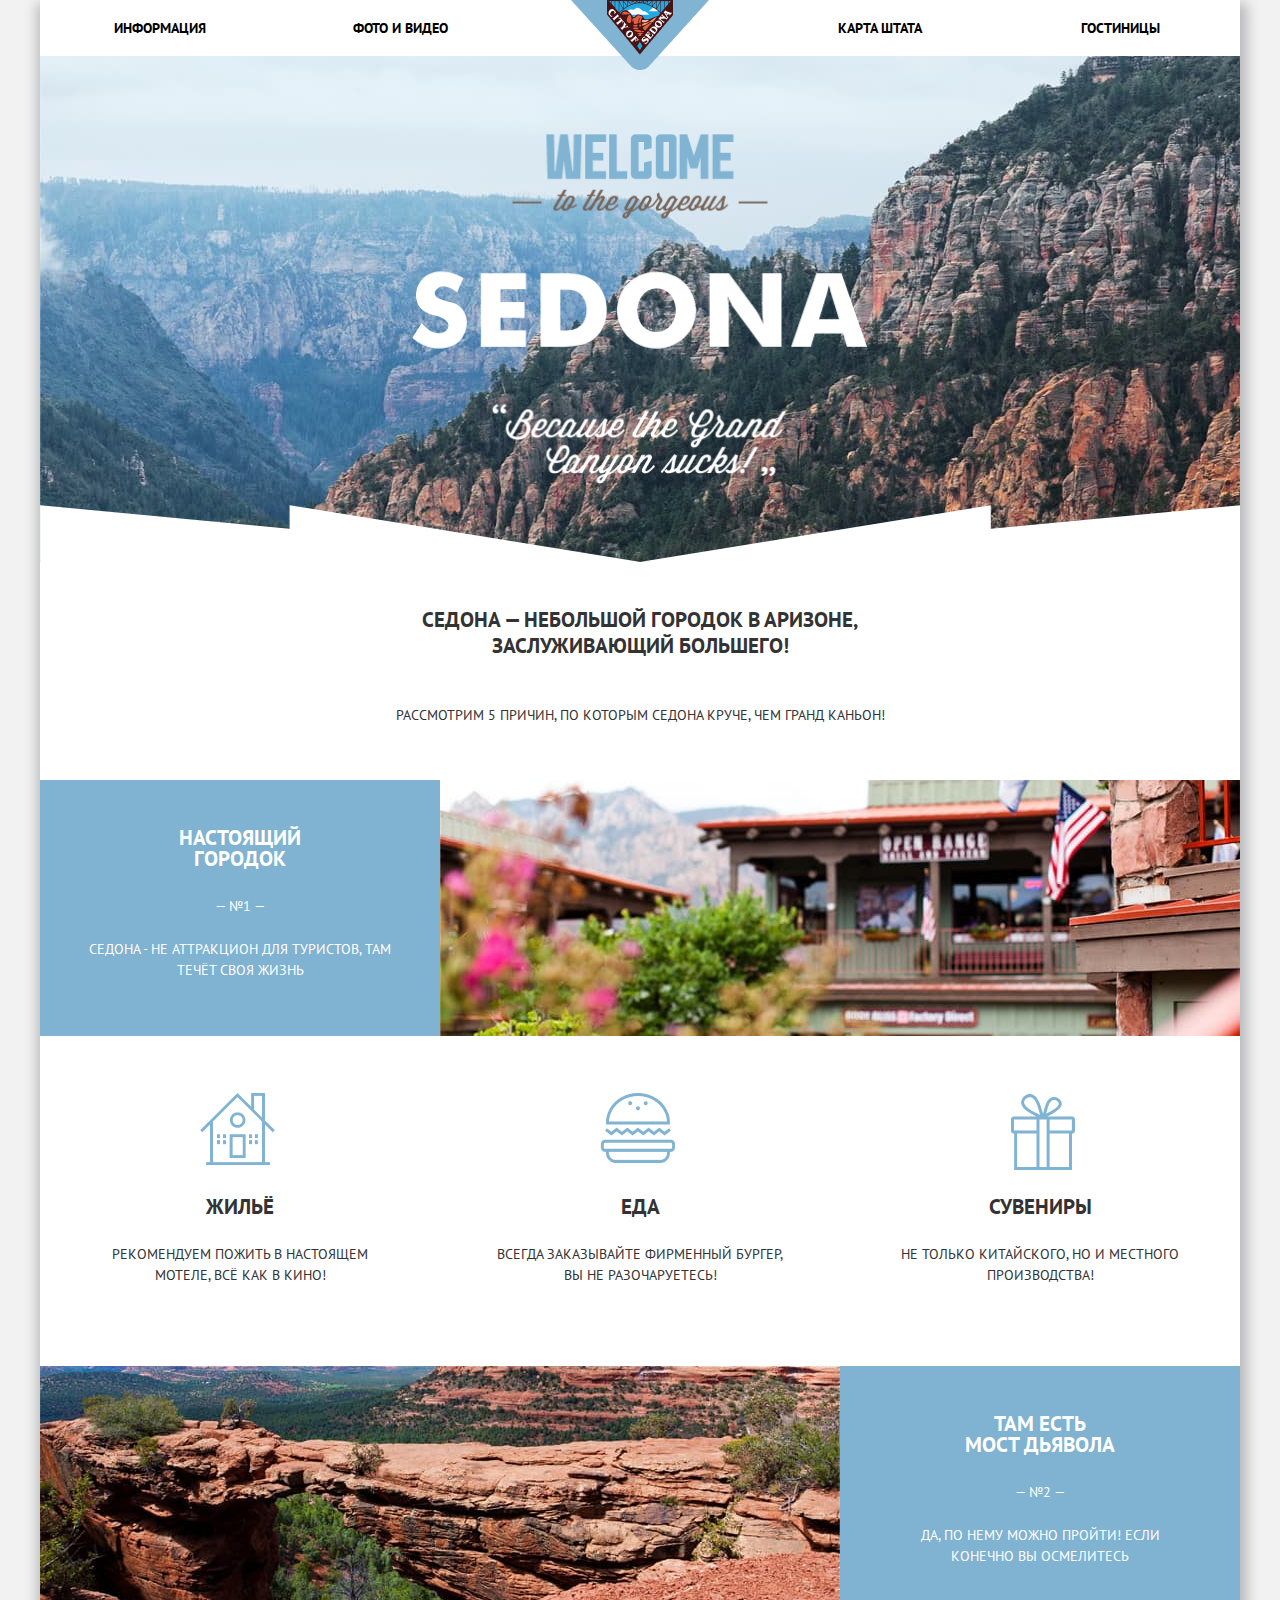
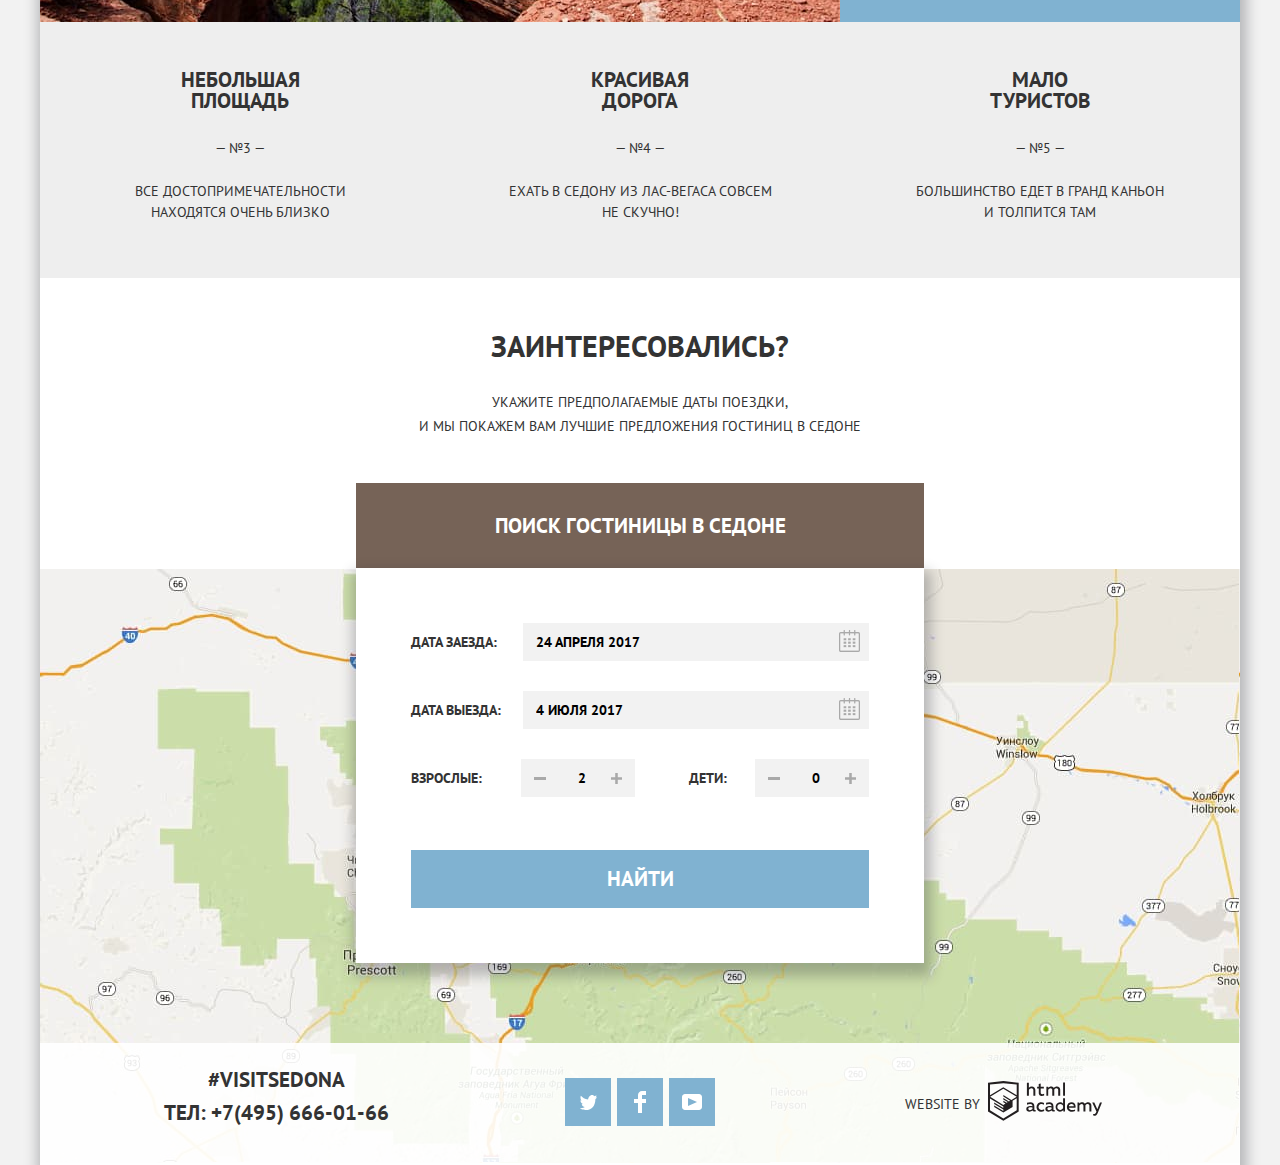
==== index.html @ 62276e34 "form" ====
<!DOCTYPE html>
<html class="page" lang="ru">

<head>
  <meta charset="utf-8">
  <title>Седона</title>
  <link href="https://fonts.googleapis.com/css2?family=PT+Sans:wght@400;700&display=swap" rel="stylesheet">
  <link rel="stylesheet" href="css/normalize.css">
  <link rel="stylesheet" href="css/style.css">
</head>

<body class="page-body">
  <div class="container">
    <header class="main-header">
      <nav class="main-navigation">
        <a class="main-logo">
          <img src="img/logo.png" width="138" height="70" alt="Логотип «Седона»">
        </a>
        <ul class="site-navigation list">
          <li class="site-navigation-item">
            <a class="site-navigation-link link clicking" href="#">Информация</a>
          </li>
          <li class="site-navigation-item">
            <a class="site-navigation-link link clicking" href="#">Фото и видео</a>
          </li>
          <li class="site-navigation-item">
            <a class="site-navigation-link link clicking" href="#">Карта штата</a>
          </li>
          <li class="site-navigation-item">
            <a class="site-navigation-link link clicking" href="catalog.html">Гостиницы</a>
          </li>
        </ul>
      </nav>
    </header>

    <main class="main-container">
      <h1 class="visually-hidden">Седона. Главная страница.</h1>

      <section class="welcome-slogan">
        <h2 class="visually-hidden">Добро пожаловать в великолепную Седону.</h2>
        <img src="img/welcome.png" width="456" height="350"
          alt="Добро пожаловать в великолепную Седону, потому что Гранд-Каньон отстой">
      </section>

      <section class="advantage">
        <p class="advantage-title text">Седона — небольшой городок в Аризоне,<br> заслуживающий большего!</p>
        <p class="advantage-text text">Рассмотрим 5 причин, по которым Седона круче, чем гранд каньон!</p>

        <ol class="advantage-list list">
          <li class="advantage-item blue-block">

            <div class="wrapper-advantage-item">
              <h3 class="text">Настоящий <br> городок</h3>
              <span class="text">— №1 —</span>
              <p class="advantage-item-text text">Седона - не аттракцион для туристов, там течёт своя жизнь</p>
            </div>

            <img src="img/village.jpg" width="800" height="256" alt="Настоящий городок">

            <ul class="possibility-list list">
              <li class="possibility-item possibility-item-residence">
                <h3 class="text">Жильё</h3>
                <p class="text">Рекомендуем пожить в настоящем мотеле, всё как в кино!</p>
              </li>
              <li class="possibility-item possibility-item-food">
                <h3 class="text">Еда</h3>
                <p class="text">Всегда заказывайте фирменный бургер, вы не разочаруетесь!</p>
              </li>
              <li class="possibility-item possibility-item-souvenirs">
                <h3 class="text">Сувениры</h3>
                <p class="text">Не только китайского, но и местного производства!</p>
              </li>
            </ul>

          </li>
          <li class="advantage-item blue-block">
            <img src="img/bridge.jpg" width="800" height="256" alt="Мост дьявола">

            <div class="wrapper-advantage-item">
              <h3 class="text">Там есть <br> Мост дьявола</h3>
              <span class="text">— №2 —</span>
              <p class="advantage-item-text text">Да, по нему можно пройти! Если конечно вы осмелитесь</p>
            </div>

          </li>
          <li class="advantage-item wrapper-advantage-item">
            <h3 class="text">Небольшая<br> площадь</h3>
            <span class="text">— №3 — </span>
            <p class="advantage-item-text text">Все достопримечательности<br> находятся очень близко</p>
          </li>
          <li class="advantage-item wrapper-advantage-item">
            <h3 class="text">Красивая<br> дорога</h3>
            <span class="text">— №4 —</span>
            <p class="advantage-item-text text">Ехать в седону из лас-вегаса совсем<br> не скучно!</p>
          </li>
          <li class="advantage-item wrapper-advantage-item">
            <h3 class="text">Мало<br>туристов</h3>
            <span class="text">— №5 —</span>
            <p class="advantage-item-text text">Большинство едет в гранд каньон<br> и толпится там</p>
          </li>
        </ol>
      </section>

      <section class="hotel-search">
        <h2 class="visually-hidden">Поиск гостиницы в седоне</h2>
        <p class="hotel-search-title text">Заинтересовались?</p>
        <p class="hotel-search-text text">Укажите предполагаемые даты поездки,<br> и мы покажем вам лучшие предложения
          гостиниц в седоне</p>
        <button class="hotel-search-button button-brown button">Поиск гостиницы в седоне</button>

        <form class="modal modal-show" action="https://echo.htmlacademy.ru" method="post">
          <div class="field-wrapper field-wrapper-date">
            <label for="date-of-arrival">Дата заезда:</label>
            <div class="wrapper-number-button">
              <input class="form-search-input date-input arrival-input" type="text" name="date-of-arrival"
                id="date-of-arrival" placeholder="24 апреля 2017">
              <button class="form-search-number-button button-calendar button" type="button" aria-label="Календарь"></button>
            </div>
          </div>

          <div class="field-wrapper field-wrapper-date">
            <label for="date-of-departure">Дата выезда:</label>
            <div class="wrapper-number-button">
              <input class="form-search-input date-input departure-input" type="text" name="date-of-departure"
                id="date-of-departure" placeholder="4 июля 2017">
              <button class="form-search-number-button button-calendar button" type="button" aria-label="Календарь"></button>
            </div>
          </div>

          <div class="wrapper-number-input">
            <div class="field-wrapper field-wrapper-adults text">
              <label for="adults">Взрослые:</label>
              <div class="wrapper-number-button">
                <button class="form-search-number-button number-button-minus button" type="button" aria-label="Убавить">
                  <svg width="12" height="3" viewBox="0 0 12 3" fill="none" xmlns="http://www.w3.org/2000/svg">
                    <rect width="12" height="3" fill="currentColor" />
                  </svg>
                </button>
                <input class="form-search-input number-input" type="number" name="adults" id="adults" placeholder="2">
                <button class="form-search-number-button number-button-plus button" type="button" aria-label="Прибавить">
                  <svg width="11" height="11" viewBox="0 0 11 11" fill="none" xmlns="http://www.w3.org/2000/svg">
                    <path fill-rule="evenodd" clip-rule="evenodd"
                      d="M4.23086 6.76932V11H6.76932V6.76932H11V4.23086H6.76932V0H4.23085V4.23086H0V6.76932H4.23086Z"
                      fill="currentColor" />
                  </svg>
                </button>
              </div>
            </div>

            <div class="field-wrapper field-wrapper-children text">
              <label for="children">Дети:</label>
              <div class="wrapper-number-button">
                <button class="form-search-number-button number-button-minus button" type="button" aria-label="Убавить">
                  <svg width="12" height="3" viewBox="0 0 12 3" fill="none" xmlns="http://www.w3.org/2000/svg">
                    <rect width="12" height="3" fill="currentColor" />
                  </svg>
                </button>
                <input class="form-search-input number-input" type="number" name="children" id="children"
                  placeholder="0">
                <button class="form-search-number-button number-button-plus button" type="button" aria-label="Прибавить">
                  <svg width="11" height="11" viewBox="0 0 11 11" fill="none" xmlns="http://www.w3.org/2000/svg">
                    <path fill-rule="evenodd" clip-rule="evenodd"
                      d="M4.23086 6.76932V11H6.76932V6.76932H11V4.23086H6.76932V0H4.23085V4.23086H0V6.76932H4.23086Z"
                      fill="currentColor" />
                  </svg>
                </button>
              </div>
            </div>
          </div>

          <button class="button-form-search button-blue button" type="submit">Найти</button>
        </form>
      </section>

      <section class="map">
        <h2 class="visually-hidden">Карта седоны</h2>
        <iframe src="https://yandex.ru/map-widget/v1/-/CCQ37FbH-A" width="1200" height="594"></iframe>
      </section>

    </main>
    <footer class="main-footer main-footer-top">
      <div class="contacts">
        <h2 class="visually-hidden">Контакты</h2>
        <p class="contacts-text text">#visitSEDONA</p>
        <a class="contacts-phone" href="tel:+74956660166" aria-label="Телефон для связи">ТЕЛ: +7(495) 666-01-66</a>
      </div>

      <div class="footer-icon">
        <h2 class="visually-hidden">Соц сети</h2>
        <ul class="footer-icon-list list">
          <li class="footer-icon-item">
            <a class="footer-icon-link button-blue" href="#">
              <span class="visually-hidden">Twitter</span>
              <svg width="17" height="17" viewBox="0 0 17 17" xmlns="http://www.w3.org/2000/svg">
                <path
                  d="M10.95 1.14409C12.635 0.648089 13.934 1.41409 14.527 2.32309C15.2 2.09209 15.858 1.84209 16.538 1.61509C16.5249 2.30145 16.2117 2.94761 15.681 3.38309C16.366 3.55309 16.985 2.89209 16.985 2.89209C16.816 3.89209 15.979 4.68009 15.422 4.91609C15.191 11.6661 12.247 16.1331 5.34498 15.9981H4.89898C4.48898 15.9981 0.734977 15.5381 0.000976562 14.1111C2.27198 14.3071 3.89398 13.6891 4.69398 12.9341C3.73398 12.6341 2.01498 12.4571 1.71498 9.98409C2.06398 10.0901 2.27898 10.2121 2.90498 10.1031C1.70498 9.24709 0.373977 8.53009 0.447977 6.33009C0.732977 6.65809 1.51498 6.86609 1.78798 6.80209C1.08498 6.56109 -0.182023 3.44209 0.893977 1.85009C2.71198 3.70409 4.62898 5.45609 8.04598 5.62309C8.25398 3.33009 9.18298 1.79309 10.95 1.14409Z"
                  fill="currentColor" />
              </svg>
            </a>
          </li>
          <li class="footer-icon-item">
            <a class="footer-icon-link button-blue" href="#">
              <span class="visually-hidden">Facebook</span>
              <svg width="12" height="22" viewBox="0 0 12 22" xmlns="http://www.w3.org/2000/svg">
                <path d="M12 4V0H8C5.79086 0 4 1.79086 4 4V8H0V12H4V22H8V12H12V8H8V4H12Z" fill="currentColor" />
              </svg>
            </a>
          </li>
          <li class="footer-icon-item">
            <a class="footer-icon-link button-blue" href="#">
              <span class="visually-hidden">Youtube</span>
              <svg width="20" height="16" viewBox="0 0 20 16" xmlns="http://www.w3.org/2000/svg">
                <path fill-rule="evenodd" clip-rule="evenodd"
                  d="M3 0H17C18.65 0 20 1.35 20 3V13C20 14.65 18.65 16 17 16H3C1.35 16 0 14.65 0 13V3C0 1.35 1.35 0 3 0ZM6.027 4.002V11.998L15.014 8L6.027 4.002Z"
                  fill="currentColor" />
              </svg>
            </a>
          </li>
        </ul>
      </div>

      <div class="footer-copyright">
        <h2 class="footer-copyright-title text">WEBSITE by</h2>
        <a class="footer-copyright-link clicking" href="https://htmlacademy.ru/intensive/htmlcss" target="_blank">
          <svg width="115" height="41" viewBox="0 0 115 41" xmlns="http://www.w3.org/2000/svg">
            <path fill-rule="evenodd" clip-rule="evenodd"
              d="M15.5197 1.05737H15.3509L0 2.71895V31.4945L15.3509 40.8382L30.7018 31.4945V2.71895L15.5197 1.05737ZM77.0183 2.62185H75.0876V15.7311H77.0183V2.62185ZM40.8619 2.63264V7.76843C41.6131 6.9864 42.6386 6.5436 43.7105 6.53843C44.6823 6.47908 45.6329 6.84495 46.3253 7.54479C47.0177 8.24462 47.3866 9.21244 47.3399 10.2068V15.7634H45.367V10.4658C45.4231 9.94897 45.2754 9.43059 44.9566 9.02553C44.6377 8.62047 44.174 8.36218 43.6683 8.3079H43.3518C42.3456 8.36979 41.4321 8.9295 40.9041 9.80764V15.7634H38.8995V2.63264H40.8619ZM77.0183 31.4837H75.2775V30.0595C74.4828 31.1353 73.23 31.7538 71.9119 31.7211C69.4751 31.5528 67.5825 29.4822 67.5825 26.9845C67.5825 24.4867 69.4751 22.4162 71.9119 22.2479C73.1195 22.2052 74.2818 22.7203 75.0771 23.6505V18.3205H77.0183V31.4837ZM47.0656 30.0595C47.263 30.0515 47.4583 30.0152 47.6459 29.9516V31.3866C47.2482 31.5404 46.826 31.6172 46.4009 31.6132C45.6482 31.6769 44.9394 31.2429 44.639 30.5342C43.7036 31.31 42.5302 31.7227 41.3261 31.6995C39.733 31.6995 38.256 30.804 38.256 28.9482C38.256 26.65 40.3661 25.9379 42.1702 25.9379C42.9402 25.9505 43.707 26.0408 44.4596 26.2076V25.884C44.4596 24.805 43.6578 23.9742 42.1491 23.9742C41.0585 23.9764 39.9804 24.2116 38.9839 24.6647V22.8305C40.0678 22.451 41.204 22.2506 42.3495 22.2371C44.8394 22.2371 46.3693 23.4455 46.3693 26.1753V29.4121C46.3546 29.5668 46.401 29.721 46.4981 29.8406C46.5951 29.9601 46.7349 30.035 46.8862 30.0487H47.0656V30.0595ZM40.2711 28.8403C40.298 29.229 40.4761 29.5905 40.7655 29.844C41.055 30.0974 41.4317 30.2217 41.8115 30.189H41.9275C42.8819 30.1906 43.7973 29.8022 44.4702 29.11V27.5779C43.842 27.4414 43.2026 27.3655 42.5605 27.3513C41.5055 27.3513 40.2817 27.7074 40.2817 28.8403H40.2711ZM56.0229 22.9384C55.1962 22.4632 54.2596 22.2246 53.3115 22.2479H52.9422C51.7332 22.2873 50.5891 22.8166 49.7619 23.7192C48.9347 24.6218 48.4923 25.8236 48.5321 27.06V27.5024C48.6957 30.0004 50.805 31.8921 53.2482 31.7318C54.2519 31.7555 55.2477 31.5452 56.1601 31.1168V29.2718C55.3769 29.7215 54.4945 29.9591 53.5963 29.9624C52.5199 30.0288 51.4963 29.4793 50.9385 28.5356C50.3806 27.5918 50.3806 26.4095 50.9385 25.4658C51.4963 24.522 52.5199 23.9725 53.5963 24.039C54.461 24.0357 55.3066 24.2989 56.0229 24.7942V22.9384ZM66.1514 30.0595C66.3488 30.0515 66.5441 30.0152 66.7317 29.9516V31.3866C66.334 31.5404 65.9118 31.6172 65.4867 31.6132C64.734 31.6769 64.0252 31.2429 63.7248 30.5342C62.7894 31.31 61.616 31.7227 60.4119 31.6995C58.8188 31.6995 57.3417 30.804 57.3417 28.9482C57.3417 26.65 59.4518 25.9379 61.256 25.9379C62.0259 25.9505 62.7928 26.0408 63.5454 26.2076V25.884C63.5454 24.805 62.7436 23.9742 61.2349 23.9742C60.1443 23.9764 59.0662 24.2116 58.0697 24.6647V22.8305C59.1536 22.451 60.2897 22.2506 61.4353 22.2371C63.9252 22.2371 65.455 23.4455 65.455 26.1753V29.4121C65.4404 29.5668 65.4868 29.721 65.5838 29.8406C65.6809 29.9601 65.8207 30.035 65.972 30.0487H66.1514V30.0595ZM59.855 29.8481C59.5632 29.5943 59.3837 29.2311 59.3569 28.8403H59.378C59.378 27.7074 60.5385 27.3513 61.6569 27.3513C62.299 27.3655 62.9383 27.4414 63.5665 27.5779V29.11C62.8937 29.8022 61.9782 30.1906 61.0239 30.189H60.9078C60.5263 30.2247 60.1469 30.1019 59.855 29.8481ZM69.3271 26.9305C69.3271 25.2859 70.6308 23.9526 72.239 23.9526L72.2601 24.0066C73.4742 24.0066 74.5742 24.7382 75.0665 25.8732V28.0311C74.5856 29.1871 73.4673 29.9296 72.239 29.9084C70.6308 29.9084 69.3271 28.5752 69.3271 26.9305ZM83.3486 22.2479C86.8408 22.2479 88.0541 25.1395 87.4844 27.7397H80.922C81.1436 29.3582 82.6839 30.0163 84.2876 30.0163C85.2509 30.0196 86.2027 29.8021 87.0729 29.3797V31.1061C86.0736 31.5421 84.9939 31.7519 83.9078 31.7211C81.2385 31.7211 78.8963 30.189 78.8963 26.9521C78.8362 25.7502 79.2482 24.5736 80.0408 23.6841C80.8334 22.7945 81.9408 22.2658 83.1165 22.2155H83.3486V22.2479ZM80.8693 26.1753C80.9704 24.8237 82.1216 23.8104 83.4436 23.9095H83.4858C84.1064 23.8531 84.7196 24.08 85.1612 24.5295C85.6028 24.979 85.8275 25.6051 85.7752 26.24H80.8693V26.1753ZM89.489 31.4621V22.4961H91.2298V23.575C91.9777 22.7197 93.041 22.2229 94.1628 22.2047C95.2951 22.1328 96.3712 22.7163 96.9482 23.7153C97.7407 22.8335 98.8477 22.3161 100.018 22.2803C100.952 22.2327 101.859 22.6011 102.507 23.2901C103.154 23.9792 103.478 24.9213 103.394 25.8732V31.4837H101.39V25.9271C101.437 25.4734 101.306 25.0191 101.024 24.6647C100.743 24.3104 100.336 24.0852 99.8917 24.039H99.6174C98.7512 24.0941 97.9525 24.536 97.4335 25.2474V31.4837H95.4289V25.9271C95.4728 25.47 95.3357 25.0139 95.0481 24.6611C94.7606 24.3082 94.3467 24.088 93.8991 24.0497H93.6881C92.7466 24.1344 91.8915 24.6449 91.3564 25.4416V31.5161H89.5312L89.489 31.4621ZM113.977 22.4745H111.972L109.324 29.2718L106.306 22.4853H104.196L108.417 31.5484L108.237 32.0016C107.72 33.3611 107.003 34.0516 106.053 34.0516C105.75 34.0548 105.447 34.0112 105.156 33.9221V35.6161C105.536 35.7125 105.926 35.7632 106.317 35.7671C107.646 35.7671 108.902 35.0226 109.851 32.6813L113.977 22.4745ZM52.689 6.78658V3.54974L50.7266 4.01369V6.73264H49.144V8.49132H50.7899V12.9905C50.7231 13.817 51.0244 14.6301 51.61 15.2038C52.1955 15.7775 53.0028 16.0505 53.8073 15.9468C54.5996 15.9535 55.3875 15.8259 56.139 15.5692V13.8429C55.5727 14.0781 54.9672 14.199 54.356 14.199C53.2165 14.199 52.689 13.8105 52.689 12.6237V8.5129H55.8541V6.78658H52.689ZM58.3862 15.7526V6.75421H60.1376V7.83316C60.8811 6.97655 61.9403 6.476 63.0601 6.45211C64.1624 6.38099 65.2146 6.93142 65.8032 7.88711C66.5958 7.00534 67.7028 6.48794 68.8734 6.45211C69.8138 6.41462 70.7233 6.79859 71.364 7.50353C72.0046 8.20846 72.3126 9.16418 72.2073 10.1205V15.7418H70.2028V10.1853C70.2499 9.73151 70.1184 9.27721 69.8373 8.92287C69.5561 8.56853 69.1485 8.34334 68.7046 8.29711H68.4619C67.5957 8.35228 66.797 8.7942 66.278 9.50553V15.7418H64.2734V10.1853C64.3206 9.73151 64.1891 9.27721 63.9079 8.92287C63.6268 8.56853 63.2191 8.34334 62.7752 8.29711H62.5326C61.5911 8.38181 60.736 8.89229 60.2009 9.68895V15.7634H58.3862V15.7526ZM28.6972 30.3033L28.7078 30.2968L28.6972 30.3184V30.3033ZM28.6972 18.3205V30.3033L15.3509 38.4321L2.00459 30.3184V18.5147L15.2876 26.6068V28.0311L6.18257 22.5284V23.9418L15.3404 29.5632V31.0629L6.19312 25.4955V26.9521L15.3509 32.5734L24.5826 26.9197V20.8129L28.6972 18.3205ZM28.7078 16.7776L25.0362 18.9355L23.3482 20.0145L15.3087 15.0837V16.4971L22.156 20.7266L22.0083 20.8237L20.9532 21.4063L15.2876 17.9537V19.3995L19.761 22.1184L18.706 22.8413L15.3298 20.7913V22.2047L17.5454 23.5426L15.2982 24.9021L2.11009 16.864L15.3087 8.72869L28.7078 16.7776ZM15.2876 7.27211L28.7078 15.3534V4.56395L15.3615 3.12895L2.01514 4.56395V15.3534L15.2876 7.27211Z"
              fill="currentColor" />
          </svg>
        </a>
      </div>
    </footer>
  </div>
  <script src="js/js.js"></script>
</body>

</html>
---- css/style.css ----
:root {
  --black-basic: rgb(0, 0, 0);
  --black-medium: rgb(35, 31, 32);
  --black-light: rgb(51, 51, 51);
  --black-neutral: rgb(102, 102, 102);
  --black-opacity: rgba(0, 0, 0, 0.3);
  --container-shadow: rgba(41, 45, 50, 0.29);

  --white-basic: rgb(255, 255, 255);
  --white-opacity: rgba(255, 255, 255, 0.3);
  --white-opacity-footer: rgba(255, 255, 255, 0.9);

  --gray-medium: rgb(169, 169, 169);
  --gray-light: rgb(238, 238, 238);
  --gray-background: rgb(242, 242, 242);
  --gray-toggle: rgb(171, 171, 171);
  --gray-shadow: rgba(207, 207, 207, 0.6);
  --gray-date-input: rgb(235, 235, 235);
  --gray: rgb(202, 202, 202);

  --blue: hsl(203, 47%, 66%);
  --blue-medium: rgb(102, 158, 192);
  --blue-light: rgb(152 196 223);
  --blue-dark: rgb(84, 150, 189);

  --brown: rgb(118, 99, 87);
  --brown-medium: rgb(96, 78, 67);
  --brown-dark: rgb(80, 62, 51);

  --star: 23px;
}

*,
*::before,
*::after {
  box-sizing: border-box;
}

body {
  min-width: 1200px;

  font-family: 'PT Sans', 'Arial', sans-serif;
  font-size: 14px;
  line-height: 21px;
  text-transform: uppercase;

  color: var(--black-light);
  background-color: var(--gray-background);
}

a {
  text-decoration: none;
}

img {
  max-width: 100%;
  height: auto;
}

.list {
  margin: 0;
  padding: 0;
  list-style: none;
}

.link {
  color: var(--black-basic);
}

.text {
  margin: 0;
}

.clicking:hover,
.clicking:focus {
  color: var(--blue);
}

.clicking:active {
  color: var(--black-opacity);
}

.button {
  border: none;
  cursor: pointer;
}

.button-brown {
  color: var(--white-basic);
  background-color: var(--brown);
}

.button-brown:hover,
.button-brown:focus {
  background-color: var(--brown-medium);
}

.button-brown:active {
  color: var(--white-opacity);
  background-color: var(--brown-dark);
}

.button-blue {
  color: var(--white-basic);
  background-color: var(--blue);
}

.button-blue:hover,
.button-blue:focus {
  background-color: var(--blue-medium);
}

.button-blue:active {
  color: var(--white-opacity);
  background-color: var(--blue-dark);
}

.border-bottom {
  border-bottom: 1px solid var(--gray-light);
}

.visually-hidden {
  position: absolute;
  width: 1px;
  height: 1px;
  margin: -1px;
  border: 0;
  padding: 0;
  white-space: nowrap;
  clip-path: inset(100%);
  clip: rect(0 0 0 0);
  overflow: hidden;
}

.container {
  max-width: 1200px;
  min-height: 100vh;
  margin: 0 auto;

  display: grid;
  grid-template-rows: min-content 1fr min-content;

  background-color: var(--white-basic);
  box-shadow: 2px 8px 12px 5px var(--container-shadow);
}

/* HEADER */
.main-header {
  position: relative;
}

.main-logo {
  position: absolute;
  left: 50%;
  top: 0;
  margin-left: -69px;
  z-index: 1;
}

.main-navigation {
  line-height: 26px;
  font-weight: 700;
  background-color: var(--white-basic);
}

.site-navigation {
  display: flex;
  flex-wrap: wrap;
  text-align: center;
}

.site-navigation-item {
  width: 240px;
  padding: 15px 0;
}

.site-navigation-item:nth-child(2) {
  margin-right: 240px;
}

.site-navigation-link-active {
  color: var(--brown);
}

/* MAIN */
.welcome-slogan {
  height: 506px;

  display: flex;
  justify-content: center;
  align-items: center;

  background-color: var(--blue-light);
  background-image: url(../img/background.jpg);
}

.advantage {
  position: relative;
  z-index: 1;
}

.advantage::before {
  content: "";
  position: absolute;
  top: -57px;
  width: 100%;
  height: 57px;
  background-image: url(../img/shape_1_copy_3_344.png);
}

.advantage-title {
  padding: 45px 73px 43px 73px;

  display: flex;
  justify-content: center;
  flex-wrap: wrap;
  align-items: center;
  text-align: center;

  font-size: 21px;
  line-height: 26px;
  font-weight: 700;
}

.advantage-text {
  padding: 0 73px 52px 73px;

  display: flex;
  justify-content: center;
  flex-wrap: wrap;
  align-items: center;
  text-align: center;

  line-height: 26px;
}

.advantage-list {
  display: flex;
  flex-wrap: wrap;
}

.advantage-item {
  width: 400px;
  min-height: 256px;

  display: flex;
  text-align: center;

  background-color: var(--gray-light);
}

.advantage-item h3 {
  margin-bottom: 27px;
  font-size: 21px;
  font-weight: 700;
}

.advantage-item-text {
  margin-top: 22px;
}

.advantage-item img {
  width: 800px;
  height: 256px;
}

.blue-block {
  width: 1200px;
  display: flex;
  flex-wrap: wrap;

  color: var(--white-basic);
  background-color: var(--blue);
}

.wrapper-advantage-item {
  width: 400px;
  padding: 47px 48px 0 48px;
  flex-direction: column;
}

.possibility-list {
  display: flex;
  flex-wrap: wrap;
  color: var(--black-light);
  background-color: var(--white-basic);
}

.possibility-item {
  position: relative;
  width: 400px;
  min-height: 330px;
  padding: 160px 52px 0 52px;
}

.possibility-item::before {
  content: "";
  position: absolute;
  top: 57px;
  right: 165px;
}

.possibility-item-residence::before {
  width: 75px;
  height: 72px;
  background-image: url(../img/home.png);
}

.possibility-item-food::before {
  width: 75px;
  height: 70px;
  background-image: url(../img/food.png);
}

.possibility-item-souvenirs::before {
  width: 64px;
  height: 77px;
  background-image: url(../img/souvenirs.png);
}

.hotel-search {
  position: relative;
  min-height: 290px;
  display: flex;
  flex-direction: column;
  align-items: center;
  text-align: center;
  background-color: var(--white-basic);

}

.hotel-search-title {
  padding: 56px 73px 32px 73px;

  font-size: 30px;
  font-weight: 700;
  line-height: 24px;
}

.hotel-search-text {
  padding: 0 73px 45px 73px;
  line-height: 24px;
}

.hotel-search-button {
  min-width: 568px;
  min-height: 86px;

  font-size: 21px;
  line-height: 26px;
  font-weight: 700;
  text-transform: uppercase;
}

/* Modal window */
.modal {
  position: absolute;
  top: 290px;
  width: 568px;
  min-height: 395px;
  padding: 55px;

  font-size: 14px;
  line-height: 26px;
  font-weight: 700;

  box-shadow: 2px 8px 12px 5px var(--container-shadow);
  background-color: var(--white-basic);

  transform: translateY(0);
  transition-property: transform;
  transition-duration: 1s;
}

.modal-not-show {
  overflow: hidden;
  transform: translateY(-500px);
  transition-property: transform;
  transition-duration: 1s;
  z-index: -10000;
}

.modal-error {
  animation: shake 0.6s;
}

.form-search-input {
  padding: 6px;
  padding-left: 13px;
  font: inherit;
  text-transform: uppercase;
  background-color: transparent;
  border: none;
  outline: none;
}

.form-search-input::placeholder {
  color: var(--black-basic);
}

.form-search-input:focus::placeholder {
  color: var(--black-opacity);
}

.field-wrapper {
  margin-bottom: 30px;
  display: flex;
  justify-content: space-between;
  align-items: center;
}

.field-wrapper-date {
  position: relative;
}

.date-input {
  width: 308px;
  height: 38px;
}

.button-calendar::after {
  content: "";
  position: absolute;
  width: 25px;
  height: 25px;
  top: 6px;
  right: 5px;
  background-image: url(../img/calendar.png);
  background-repeat: no-repeat;
  background-position: 0 0;
}

.button-calendar:hover::after,
.button-calendar:focus::after {
  background-image: url(../img/calendar-hover.png);
}

.button-calendar:active::after {
  background-image: url(../img/calendar-active.png);
}

.number-input {
  position: relative;
  width: 38px;
  height: 38px;
  text-align: center;
  -moz-appearance: textfield;
}

.wrapper-number-button {
  display: flex;
  background-color: var(--gray-background);
}

.wrapper-number-button:hover {
  background-color: var(--gray-date-input);
}

.wrapper-number-button:active,
.wrapper-number-button:focus {
  background-color: var(--white-basic);
  outline: 2px solid var(--gray-background);
}

.form-search-number-button {
  width: 38px;
  height: 38px;

  display: flex;
  justify-content: center;
  align-items: center;

  background-color: transparent;
  color: var(--gray-medium);
}

.form-search-number-button:hover,
.form-search-number-button:focus {
  color: var(--black-basic);
}

.form-search-number-button:active {
  color: var(--blue);
}

.number-input::-webkit-outer-spin-button,
.number-input::-webkit-inner-spin-button {
  -webkit-appearance: none;
  margin: 0;
}

.wrapper-number-input {
  margin-bottom: 23px;
  display: flex;
  justify-content: space-between;
}

.field-wrapper-adults {
  width: 224px;
}

.field-wrapper-children {
  width: 180px;
}

.button-form-search {
  min-width: 458px;
  min-height: 58px;
  padding: 10px;
  font-size: 21px;
  line-height: 26px;
  font-weight: 700;
  text-transform: uppercase;
}

.map {
  height: 594px;
  background-image: url(../img/map.jpg);
  background-color: var(--gray-light);
  overflow: hidden;
}

.map iframe {
  border: none;
}

/* FOOTER */
.main-footer {
  position: relative;
  min-height: 120px;
  padding-bottom: 36px;
  display: flex;
  justify-content: center;

  background-color: var(--white-opacity-footer);
}

.main-footer-top {
  margin-top: -120px;
}

.contacts {
  width: 327px;
  margin-top: 24px;

  font-size: 21px;
  line-height: 26px;
  font-weight: 700;
  text-align: center;
}

.contacts-text {
  margin-bottom: 7px;
}

.contacts-phone {
  color: inherit;
}

.footer-icon {
  width: 400px;
}

.footer-icon-list {
  margin-top: 32px;
  display: flex;
  justify-content: center;
  flex-wrap: wrap;
}

.footer-icon-item {
  margin: 3px;
}

.footer-icon-link {
  width: 46px;
  height: 48px;
  display: flex;
  justify-content: center;
  align-items: center;
}

.footer-icon-link svg {
  margin: auto;
}

.footer-copyright {
  width: 327px;
  margin-top: 37px;
  display: flex;
  justify-content: center;
}

.footer-copyright-title {
  margin-top: 11px;
  margin-right: 8px;
  font-size: 14px;
  line-height: 26px;
  font-weight: 400;
}

.footer-copyright-link {
  height: fit-content;
  color: var(--black-medium);
}

/* CATALOG */
.hotel-filter {
  min-height: 217px;
  padding: 26px 66px 0 70px;

  color: var(--white-basic);
  background-color: var(--blue);
  background-image: url(../img/background2.jpg);
  background-position: center 18%;
}

.filter {
  display: flex;
  justify-content: space-between;
}

.wrapper-checked {
  width: 485px;
  display: flex;
  justify-content: space-between;
}

.wrapper-controls {
  width: 330px;
  display: flex;
  flex-direction: column;
  align-items: center;
}

.filter-item {
  width: 227px;
  padding: 0;
  border: none;
}

.filter-item-price {
  margin: 0 10px 34px 10px;
}

.filter-title {
  margin-bottom: 28px;
  font-size: 16px;
  line-height: 21px;
  font-weight: 700;
}

.filter-title-price {
  margin-bottom: 10px;
}

.filter ul {
  font-size: 14px;
  line-height: 21px;
}

.filter-option {
  margin-bottom: 23px;
}

.filter-option label {
  position: relative;
  padding-left: 41px;
  display: block;
  user-select: none;
}

.filter-input-checkbox:not(:checked)+label::before {
  content: "";
  position: absolute;
  width: 30px;
  height: 30px;
  top: -2px;
  left: 0;
  background-image: url(../img/checkbox-off.png);
  background-repeat: no-repeat;
  background-position: 0 0;
  cursor: pointer;
}

.filter-input-checkbox:checked+label::after {
  content: "";
  position: absolute;
  width: 30px;
  height: 30px;
  top: -2px;
  left: 0;
  background-image: url(../img/checkbox-on.png);
  background-repeat: no-repeat;
  background-position: 0 0;
  cursor: pointer;
}

.filter-input-checkbox:not(:checked):disabled+label::before {
  background-image: url(../img/checkbox-off-disabled.png);
  cursor: default;
}

.filter-input-checkbox:checked:disabled+label::after {
  background-image: url(../img/checkbox-on-disabled.png);
  cursor: default;
}

.filter-input-checkbox:not(:disabled):hover+label::before,
.filter-input-checkbox:not(:disabled):focus+label::before,
.filter-input-checkbox:checked:not(:disabled):hover+label::after,
.filter-input-checkbox:checked:not(:disabled):focus+label::after {
  opacity: 0.6;
}

.price-controls {
  width: 317px;
  margin-bottom: 20px;
  display: flex;
  justify-content: space-between;
  border: 2px solid var(--white-basic);
  border-radius: 2px;
}

.price-controls-input {
  max-width: 150px;
  height: 33px;
  color: inherit;
  text-align: center;
  background: transparent;
  border: none;
  outline: none;
  -moz-appearance: textfield;
}

.price-controls-input::-webkit-outer-spin-button,
.price-controls-input::-webkit-inner-spin-button {
  -webkit-appearance: none;
  margin: 0;
}

.min-price {
  position: relative;
}

.min-price::after {
  content: "";
  position: absolute;
  width: 2px;
  height: 23px;
  background: var(--white-basic);
  top: 5px;
  left: 156px;
}

.price-controls-input::placeholder {
  color: inherit;
  font-size: 14px;
  text-transform: uppercase;
}

.price-controls-input:focus::placeholder {
  color: var(--white-opacity);
}

.range-filter {
  position: relative;
  --left-width: 0;
  --right-width: 253px;
}

.scale {
  position: relative;
  height: 2px;
  background: var(--white-opacity);
}

.range-controls .bar {
  position: absolute;
  height: 2px;
  right: calc(100% - var(--right-width));
  left: var(--left-width);
  background: var(--white-basic);
}


.range-controls .toggle {
  position: absolute;
  top: -9px;
  left: 0;
  width: 19px;
  height: 19px;
  padding: 0;
  border: 8px solid var(--white-basic);
  background-color: var(--gray-toggle);
  border-radius: 50%;
  box-shadow: 0 2px 1px 0 var(--gray-shadow);
  cursor: pointer;
}

.range-controls .toggle-min {
  left: var(--left-width);
}

.range-controls .toggle-max {
  left: var(--right-width);
}

.range-controls .toggle:hover {
  transform: scale(1.3);
}

.filter-button {
  min-width: 137px;
  min-height: 36px;
  padding: 5px;
  font: inherit;
  color: inherit;
  text-transform: uppercase;
  background-color: transparent;
  border: 2px solid var(--white-basic);
  border-radius: 2px;
  outline: none;
}

.filter-button:hover,
.filter-button:focus {
  color: var(--black-basic);
  background-color: var(--white-basic);
}

.filter-button:active {
  color: var(--white-basic);
  background-color: transparent;
  outline: none;
}

/* ----------FILTER END ----------*/

.sort-filter {
  min-height: 87px;
  padding: 0 73px;

  display: flex;
}

.sort-filter-results {
  min-width: 135px;
  max-width: 135px;

  display: flex;
  align-items: center;

  font-size: 21px;
  line-height: 26px;
  font-weight: 700;

  color: var(--black-basic);
}

.wrapper-sort-filter {
  min-width: 789px;
  max-width: 789px;
  padding-left: 28px;
  display: flex;
  flex-wrap: wrap;
  align-items: center;
}

.sort-filter-text {
  padding-right: 40px;
  font-size: 12px;
  font-weight: 400;
  line-height: 18px;
  color: var(--black-basic);
}

.wrapper-sort-filter a {
  margin-right: 33px;

  font-size: 12px;
  line-height: 18px;
}

.sort-filter-link {
  color: var(--black-opacity);
  border-bottom: 1px dashed var(--blue);
}

.sort-filter-link:not(.sort-filter-link-active):hover,
.sort-filter-link:not(.sort-filter-link-active):focus {
  color: var(--blue);
}

.sort-filter-link:not(.sort-filter-link-active):active {
  color: var(--black-basic);
  border-bottom: 1px solid transparent;
}

.sort-filter-link-active {
  color: var(--blue);
  border: none;
}

.wrap-sort {
  width: 130px;
  display: flex;
  flex-wrap: wrap;
  justify-content: flex-end;
  align-items: center;
}

.wrap-sort-link {
  font-size: 15px;
  color: var(--gray);
}

.wrap-sort-link:first-child {
  padding-right: 8px;
}

.wrap-sort-link:not(.wrap-sort-link-active):hover,
.wrap-sort-link:not(.wrap-sort-link-active):focus {
  color: var(--black-basic);
}

.wrap-sort-link:not(.wrap-sort-link-active):active {
  color: var(--blue);
}

.wrap-sort-link-active {
  color: var(--blue);
}

.result-search-list {
  display: grid;
  grid-template-rows: auto auto auto;
}

.result-search-item {
  padding: 25px 70px 30px 73px;

  display: grid;
  grid-template-columns: 156px 110px auto 1fr;
  grid-template-rows: auto 1fr 27px;
  column-gap: 7px;
  row-gap: 5px;

  font-size: 14px;
  line-height: 21px;
}

.result-search-item-img {
  padding-top: 5px;
  grid-column: 1/ 2;
  grid-row: 1/4;
}

.result-search-item-link {
  grid-column: 2/4;
  grid-row: 1/2;
}

.result-search-item h3 {
  font-size: 21px;
  line-height: 26px;
  font-weight: 700;
}

.result-search-type {
  grid-column: 2/3;
  grid-row: 2/3;
}

.result-search-price {
  grid-column: 3/4;
  grid-row: 2/3;
}

.detailed-link {
  width: 110px;
  min-height: 27px;
  padding: 3px 10px;
  grid-column: 2/3;
  text-align: center;
  font-weight: 700;
}

.reservation-button {
  width: 142px;
  min-height: 27px;
  padding: 3px 10px;
  grid-column: 3/4;
  grid-row: 3/4;
  text-align: center;
  font-weight: 700;
}

.star {
  grid-column: 4/5;
  grid-row: 1/2;
  justify-self: end;
  background-image: url(../img/star.svg);
  background-repeat: repeat-x;
}

.star--4 {
  width: calc(var(--star)*4);
}

.star--3 {
  width: calc(var(--star)*3);
}

.star--2 {
  width: calc(var(--star)*2);
}

.rating {
  min-width: 110px;
  padding: 3px 10px;
  height: fit-content;
  justify-self: end;

  text-align: center;
  color: var(--black-neutral);
  background-color: var(--gray-background);
}

/* Animations */

@keyframes shake {

  0%,
  100% {
    transform: translateX(0);
  }

  10%,
  30%,
  50%,
  70%,
  90% {
    transform: translateX(-10px);
  }

  20%,
  40%,
  60%,
  80% {
    transform: translateX(10px);
  }
}
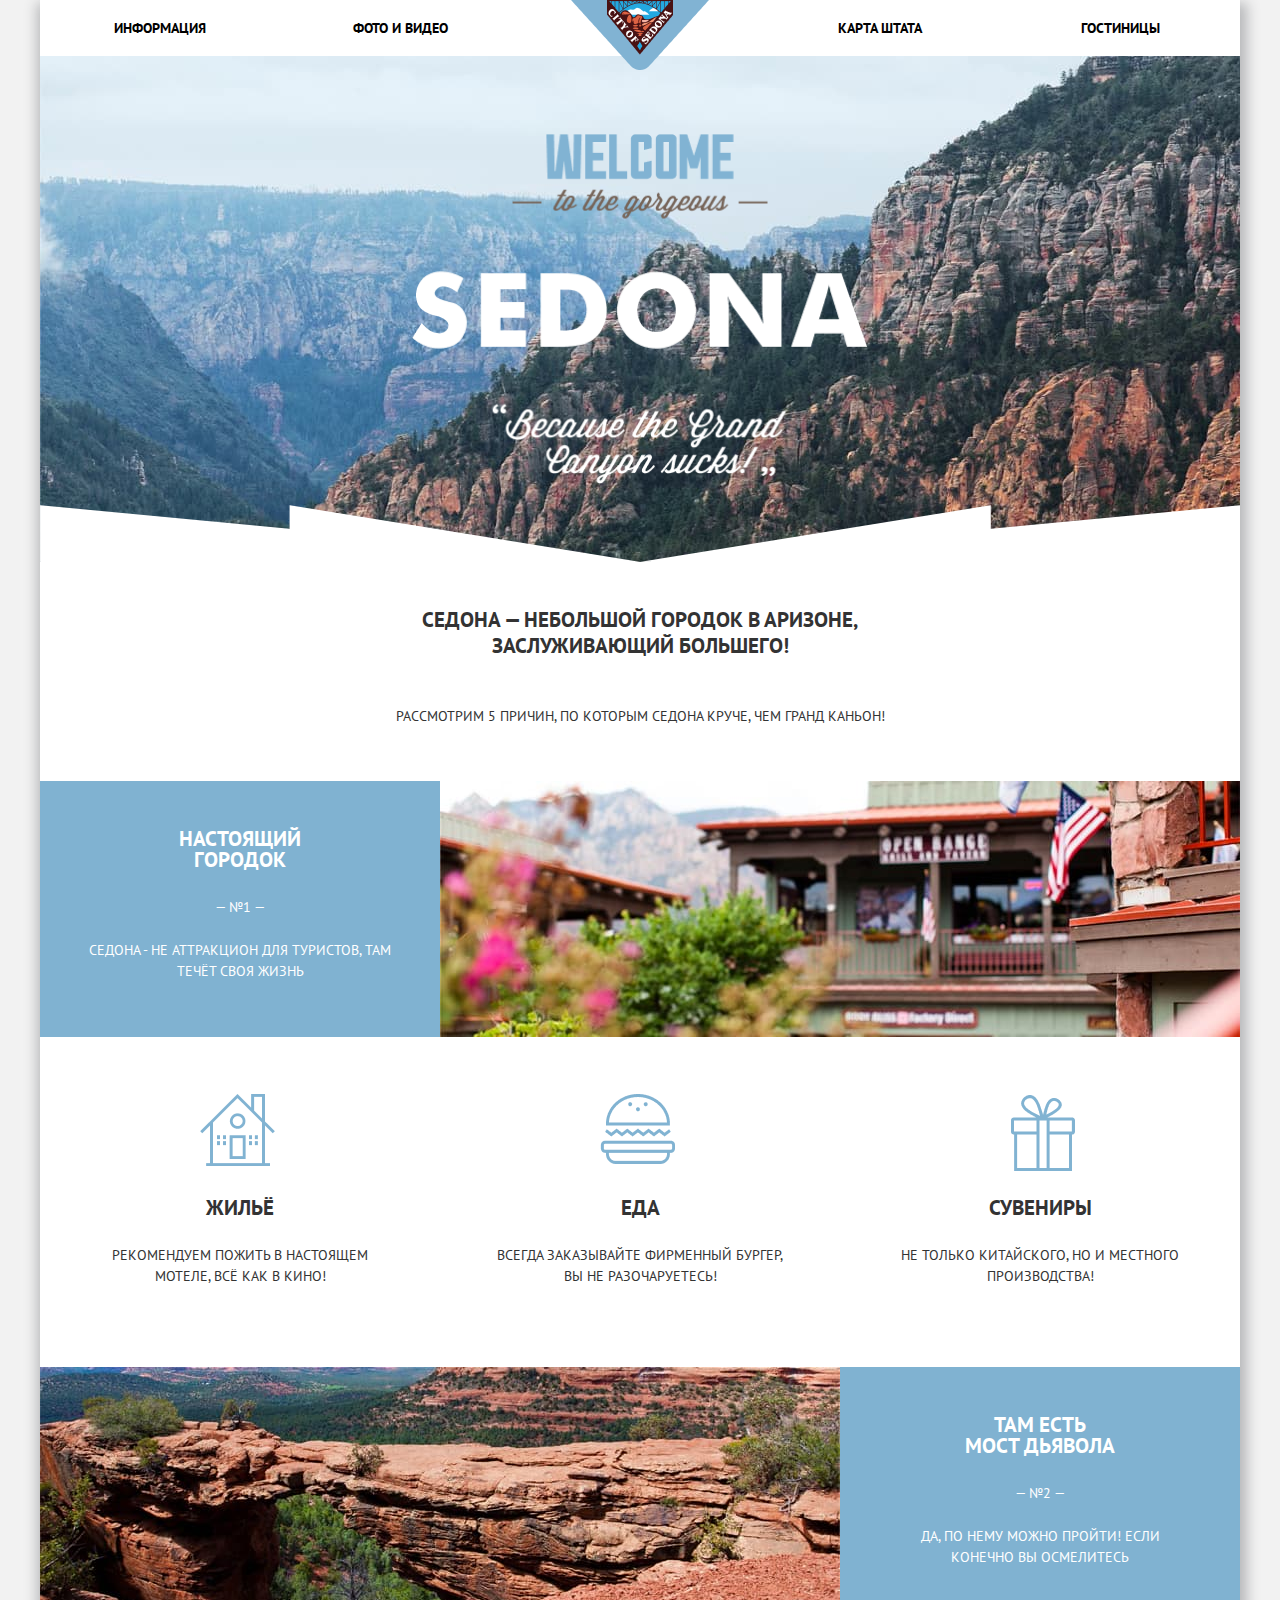
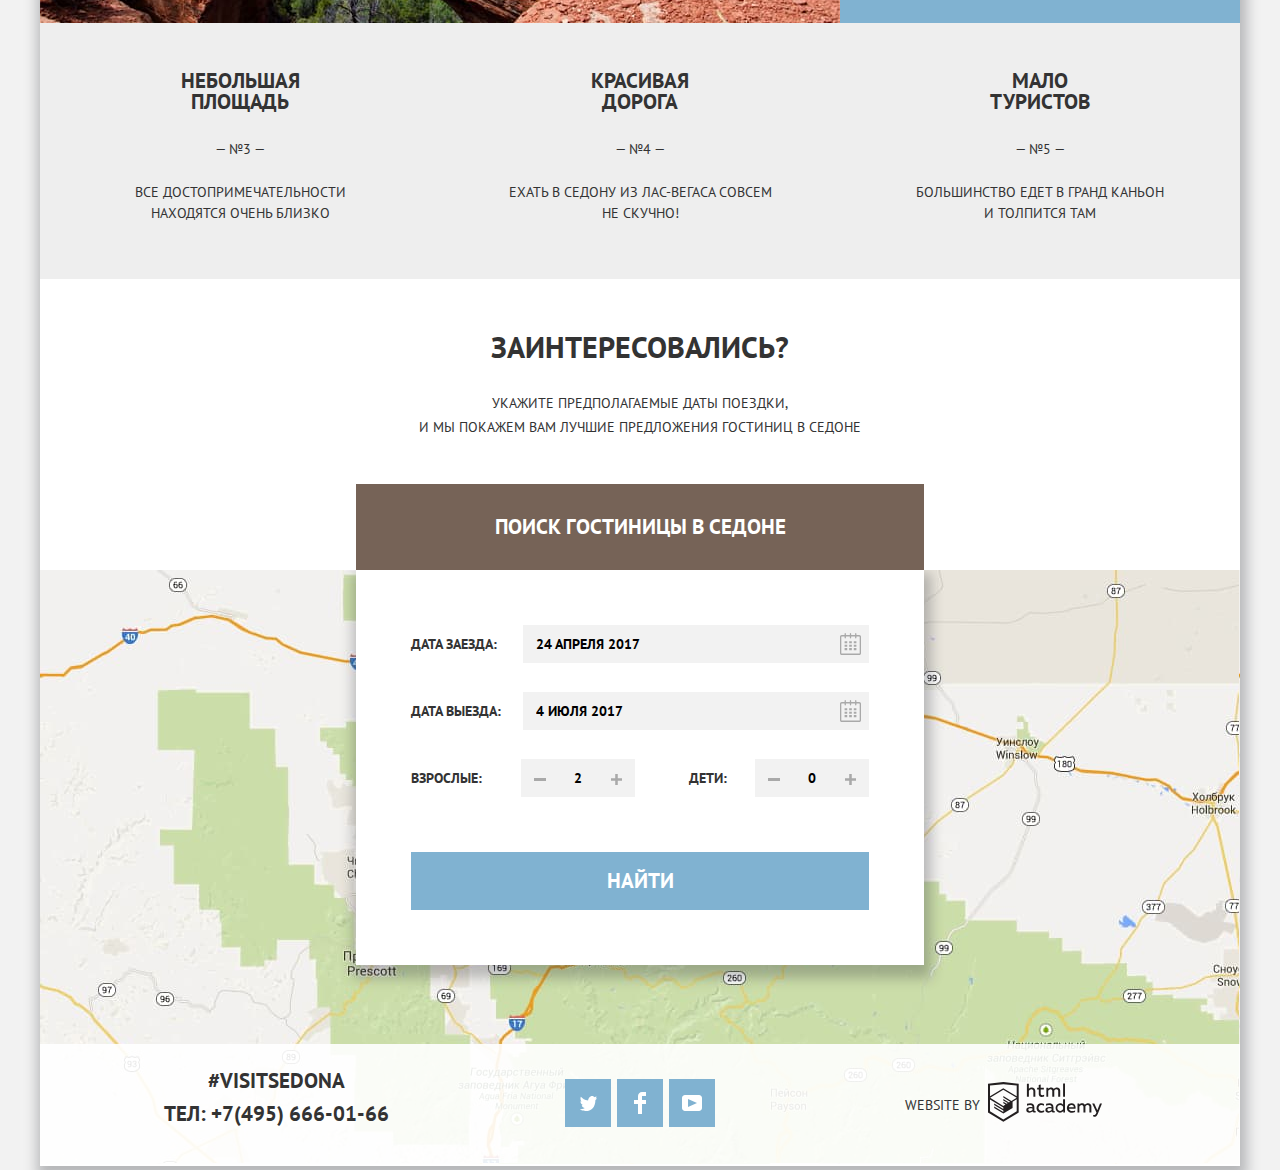
==== commit 9eda7dac: ">.<  форма" ====
--- a/index.html
+++ b/index.html
@@ -51,7 +51,6 @@
 
             <div class="wrapper-advantage-item">
               <h3 class="text">Настоящий <br> городок</h3>
-              <span class="text">— №1 —</span>
               <p class="advantage-item-text text">Седона - не аттракцион для туристов, там течёт своя жизнь</p>
             </div>
 
@@ -78,25 +77,27 @@
 
             <div class="wrapper-advantage-item">
               <h3 class="text">Там есть <br> Мост дьявола</h3>
-              <span class="text">— №2 —</span>
               <p class="advantage-item-text text">Да, по нему можно пройти! Если конечно вы осмелитесь</p>
             </div>
 
           </li>
-          <li class="advantage-item wrapper-advantage-item">
-            <h3 class="text">Небольшая<br> площадь</h3>
-            <span class="text">— №3 — </span>
-            <p class="advantage-item-text text">Все достопримечательности<br> находятся очень близко</p>
-          </li>
-          <li class="advantage-item wrapper-advantage-item">
-            <h3 class="text">Красивая<br> дорога</h3>
-            <span class="text">— №4 —</span>
-            <p class="advantage-item-text text">Ехать в седону из лас-вегаса совсем<br> не скучно!</p>
-          </li>
-          <li class="advantage-item wrapper-advantage-item">
-            <h3 class="text">Мало<br>туристов</h3>
-            <span class="text">— №5 —</span>
-            <p class="advantage-item-text text">Большинство едет в гранд каньон<br> и толпится там</p>
+          <li class="advantage-item">
+            <div class="wrapper-advantage-item">
+              <h3 class="text">Небольшая<br> площадь</h3>
+              <p class="advantage-item-text text">Все достопримечательности<br> находятся очень близко</p>
+            </div>
+          </li>
+          <li class="advantage-item">
+            <div class="wrapper-advantage-item">
+              <h3 class="text">Красивая<br> дорога</h3>
+              <p class="advantage-item-text text">Ехать в седону из лас-вегаса совсем<br> не скучно!</p>
+            </div>
+          </li>
+          <li class="advantage-item">
+            <div class="wrapper-advantage-item">
+              <h3 class="text">Мало<br>туристов</h3>
+              <p class="advantage-item-text text">Большинство едет в гранд каньон<br> и толпится там</p>
+            </div>
           </li>
         </ol>
       </section>
@@ -106,70 +107,109 @@
         <p class="hotel-search-title text">Заинтересовались?</p>
         <p class="hotel-search-text text">Укажите предполагаемые даты поездки,<br> и мы покажем вам лучшие предложения
           гостиниц в седоне</p>
-        <button class="hotel-search-button button-brown button">Поиск гостиницы в седоне</button>
-
-        <form class="modal modal-show" action="https://echo.htmlacademy.ru" method="post">
-          <div class="field-wrapper field-wrapper-date">
-            <label for="date-of-arrival">Дата заезда:</label>
-            <div class="wrapper-number-button">
-              <input class="form-search-input date-input arrival-input" type="text" name="date-of-arrival"
-                id="date-of-arrival" placeholder="24 апреля 2017">
-              <button class="form-search-number-button button-calendar button" type="button" aria-label="Календарь"></button>
-            </div>
-          </div>
-
-          <div class="field-wrapper field-wrapper-date">
-            <label for="date-of-departure">Дата выезда:</label>
-            <div class="wrapper-number-button">
-              <input class="form-search-input date-input departure-input" type="text" name="date-of-departure"
-                id="date-of-departure" placeholder="4 июля 2017">
-              <button class="form-search-number-button button-calendar button" type="button" aria-label="Календарь"></button>
-            </div>
-          </div>
-
-          <div class="wrapper-number-input">
-            <div class="field-wrapper field-wrapper-adults text">
-              <label for="adults">Взрослые:</label>
-              <div class="wrapper-number-button">
-                <button class="form-search-number-button number-button-minus button" type="button" aria-label="Убавить">
-                  <svg width="12" height="3" viewBox="0 0 12 3" fill="none" xmlns="http://www.w3.org/2000/svg">
-                    <rect width="12" height="3" fill="currentColor" />
-                  </svg>
-                </button>
-                <input class="form-search-input number-input" type="number" name="adults" id="adults" placeholder="2">
-                <button class="form-search-number-button number-button-plus button" type="button" aria-label="Прибавить">
-                  <svg width="11" height="11" viewBox="0 0 11 11" fill="none" xmlns="http://www.w3.org/2000/svg">
-                    <path fill-rule="evenodd" clip-rule="evenodd"
-                      d="M4.23086 6.76932V11H6.76932V6.76932H11V4.23086H6.76932V0H4.23085V4.23086H0V6.76932H4.23086Z"
-                      fill="currentColor" />
+
+        <div class="wrapper-form-search">
+          <button class="hotel-search-button button-brown button">Поиск гостиницы в седоне</button>
+          <div class="inner-form">
+            <form class="modal modal-show form-search" action="https://echo.htmlacademy.ru" method="post">
+              <div class="field-wrapper field-wrapper-date">
+                <label for="date-of-arrival">Дата заезда:</label>
+                <input class="form-search-input date-input arrival-input" type="text" name="date-of-arrival"
+                  id="date-of-arrival" placeholder="24 апреля 2017">
+                <button class="input-button button-calendar button" type="button" aria-label="Выбор даты заезда">
+                  <svg width="29" height="31" viewBox="0 0 29 31" fill="none" xmlns="http://www.w3.org/2000/svg">
+                    <g filter="url(#filter0_d)">
+                      <path fill-rule="evenodd" clip-rule="evenodd"
+                        d="M20.406 3.02498H23.251C24.217 3.02498 25 3.84698 25 4.86198V21.164C25 22.179 24.217 23 23.251 23H5.75C4.784 23 4 22.179 4 21.164V4.86198C4 3.84698 4.784 3.02498 5.75 3.02498H8.593V1.64798C8.593 1.26698 8.887 0.958984 9.25 0.958984C9.612 0.958984 9.906 1.26698 9.906 1.64798V3.02498H13.844V1.64798C13.844 1.26698 14.138 0.958984 14.501 0.958984C14.862 0.958984 15.156 1.26698 15.156 1.64798V3.02498H19.094V1.64798C19.094 1.26698 19.387 0.958984 19.75 0.958984C20.112 0.958984 20.406 1.26698 20.406 1.64798V3.02498ZM23.5646 21.484C23.6466 21.3979 23.691 21.2828 23.688 21.164H23.689V4.86198C23.689 4.60898 23.493 4.40298 23.252 4.40298H20.407V5.78098C20.407 6.16198 20.113 6.46998 19.751 6.46998C19.388 6.46998 19.095 6.16198 19.095 5.78098V4.40298H15.157V5.78098C15.157 6.16198 14.863 6.46998 14.502 6.46998C14.139 6.46998 13.845 6.16198 13.845 5.78098V4.40298H9.907V5.78098C9.907 6.16198 9.613 6.46998 9.251 6.46998C8.888 6.46998 8.594 6.16198 8.594 5.78098V4.40298H5.75C5.50263 4.40953 5.30696 4.61458 5.312 4.86198V21.164C5.30696 21.4114 5.50263 21.6164 5.75 21.623H23.251C23.3698 21.6201 23.4826 21.5701 23.5646 21.484Z"
+                        fill="currentColor" />
+                      <path fill-rule="evenodd" clip-rule="evenodd"
+                        d="M8.59399 9.2251H11.219V11.2911H8.59399V9.2251ZM8.59399 12.6681H11.219V14.7351H8.59399V12.6681ZM11.219 16.1121H8.59399V18.1781H11.219V16.1121ZM13.188 16.1121H15.813V18.1781H13.188V16.1121ZM15.813 12.6681H13.188V14.7351H15.813V12.6681ZM13.188 9.2251H15.813V11.2911H13.188V9.2251ZM20.406 16.1121H17.781V18.1781H20.406V16.1121ZM17.781 12.6681H20.406V14.7351H17.781V12.6681ZM20.406 9.2251H17.781V11.2911H20.406V9.2251Z"
+                        fill="currentColor" />
+                    </g>
+                    <defs>
+                      <filter id="filter0_d" x="0" y="0" width="29" height="31" filterUnits="userSpaceOnUse"
+                        color-interpolation-filters="sRGB">
+                        <feFlood flood-opacity="0" result="BackgroundImageFix" />
+                        <feOffset dy="4" />
+                        <feGaussianBlur stdDeviation="2" />
+                        <feColorMatrix type="matrix" values="0 0 0 0 0 0 0 0 0 0 0 0 0 0 0 0 0 0 0.25 0" />
+                        <feBlend mode="normal" in2="BackgroundImageFix" result="effect1_dropShadow" />
+                        <feBlend mode="normal" in="SourceGraphic" in2="effect1_dropShadow" result="shape" />
+                      </filter>
+                    </defs>
                   </svg>
                 </button>
               </div>
-            </div>
-
-            <div class="field-wrapper field-wrapper-children text">
-              <label for="children">Дети:</label>
-              <div class="wrapper-number-button">
-                <button class="form-search-number-button number-button-minus button" type="button" aria-label="Убавить">
-                  <svg width="12" height="3" viewBox="0 0 12 3" fill="none" xmlns="http://www.w3.org/2000/svg">
-                    <rect width="12" height="3" fill="currentColor" />
-                  </svg>
-                </button>
-                <input class="form-search-input number-input" type="number" name="children" id="children"
-                  placeholder="0">
-                <button class="form-search-number-button number-button-plus button" type="button" aria-label="Прибавить">
-                  <svg width="11" height="11" viewBox="0 0 11 11" fill="none" xmlns="http://www.w3.org/2000/svg">
-                    <path fill-rule="evenodd" clip-rule="evenodd"
-                      d="M4.23086 6.76932V11H6.76932V6.76932H11V4.23086H6.76932V0H4.23085V4.23086H0V6.76932H4.23086Z"
-                      fill="currentColor" />
+
+              <div class="field-wrapper field-wrapper-date">
+                <label for="date-of-departure">Дата выезда:</label>
+                <input class="form-search-input date-input departure-input" type="text" name="date-of-departure"
+                  id="date-of-departure" placeholder="4 июля 2017">
+                <button class="input-button button-calendar button" type="button" aria-label="Выбор даты выезда">
+                  <svg width="29" height="31" viewBox="0 0 29 31" fill="none" xmlns="http://www.w3.org/2000/svg">
+                    <g filter="url(#filter0_d)">
+                      <path fill-rule="evenodd" clip-rule="evenodd"
+                        d="M20.406 3.02498H23.251C24.217 3.02498 25 3.84698 25 4.86198V21.164C25 22.179 24.217 23 23.251 23H5.75C4.784 23 4 22.179 4 21.164V4.86198C4 3.84698 4.784 3.02498 5.75 3.02498H8.593V1.64798C8.593 1.26698 8.887 0.958984 9.25 0.958984C9.612 0.958984 9.906 1.26698 9.906 1.64798V3.02498H13.844V1.64798C13.844 1.26698 14.138 0.958984 14.501 0.958984C14.862 0.958984 15.156 1.26698 15.156 1.64798V3.02498H19.094V1.64798C19.094 1.26698 19.387 0.958984 19.75 0.958984C20.112 0.958984 20.406 1.26698 20.406 1.64798V3.02498ZM23.5646 21.484C23.6466 21.3979 23.691 21.2828 23.688 21.164H23.689V4.86198C23.689 4.60898 23.493 4.40298 23.252 4.40298H20.407V5.78098C20.407 6.16198 20.113 6.46998 19.751 6.46998C19.388 6.46998 19.095 6.16198 19.095 5.78098V4.40298H15.157V5.78098C15.157 6.16198 14.863 6.46998 14.502 6.46998C14.139 6.46998 13.845 6.16198 13.845 5.78098V4.40298H9.907V5.78098C9.907 6.16198 9.613 6.46998 9.251 6.46998C8.888 6.46998 8.594 6.16198 8.594 5.78098V4.40298H5.75C5.50263 4.40953 5.30696 4.61458 5.312 4.86198V21.164C5.30696 21.4114 5.50263 21.6164 5.75 21.623H23.251C23.3698 21.6201 23.4826 21.5701 23.5646 21.484Z"
+                        fill="currentColor" />
+                      <path fill-rule="evenodd" clip-rule="evenodd"
+                        d="M8.59399 9.2251H11.219V11.2911H8.59399V9.2251ZM8.59399 12.6681H11.219V14.7351H8.59399V12.6681ZM11.219 16.1121H8.59399V18.1781H11.219V16.1121ZM13.188 16.1121H15.813V18.1781H13.188V16.1121ZM15.813 12.6681H13.188V14.7351H15.813V12.6681ZM13.188 9.2251H15.813V11.2911H13.188V9.2251ZM20.406 16.1121H17.781V18.1781H20.406V16.1121ZM17.781 12.6681H20.406V14.7351H17.781V12.6681ZM20.406 9.2251H17.781V11.2911H20.406V9.2251Z"
+                        fill="currentColor" />
+                    </g>
+                    <defs>
+                      <filter id="filter0_d" x="0" y="0" width="29" height="31" filterUnits="userSpaceOnUse"
+                        color-interpolation-filters="sRGB">
+                        <feFlood flood-opacity="0" result="BackgroundImageFix" />
+                        <feOffset dy="4" />
+                        <feGaussianBlur stdDeviation="2" />
+                        <feColorMatrix type="matrix" values="0 0 0 0 0 0 0 0 0 0 0 0 0 0 0 0 0 0 0.25 0" />
+                        <feBlend mode="normal" in2="BackgroundImageFix" result="effect1_dropShadow" />
+                        <feBlend mode="normal" in="SourceGraphic" in2="effect1_dropShadow" result="shape" />
+                      </filter>
+                    </defs>
                   </svg>
                 </button>
               </div>
-            </div>
+
+              <div class="wrapper-number-input">
+                <div class="field-wrapper field-wrapper-adults text">
+                  <label for="adults">Взрослые:</label>
+                  <button class="input-button number-button-minus button" type="button" aria-label="Убавить">
+                    <svg width="12" height="3" viewBox="0 0 12 3" fill="none" xmlns="http://www.w3.org/2000/svg">
+                      <rect width="12" height="3" fill="currentColor" />
+                    </svg>
+                  </button>
+                  <input class="form-search-input number-input" type="number" name="adults" id="adults" placeholder="2">
+                  <button class="input-button number-button-plus button" type="button" aria-label="Прибавить">
+                    <svg width="11" height="11" viewBox="0 0 11 11" fill="none" xmlns="http://www.w3.org/2000/svg">
+                      <path fill-rule="evenodd" clip-rule="evenodd"
+                        d="M4.23086 6.76932V11H6.76932V6.76932H11V4.23086H6.76932V0H4.23085V4.23086H0V6.76932H4.23086Z"
+                        fill="currentColor" />
+                    </svg>
+                  </button>
+                </div>
+
+                <div class="field-wrapper field-wrapper-children text">
+                  <label for="children">Дети:</label>
+                  <button class="input-button number-button-minus button" type="button" aria-label="Убавить">
+                    <svg width="12" height="3" viewBox="0 0 12 3" fill="none" xmlns="http://www.w3.org/2000/svg">
+                      <rect width="12" height="3" fill="currentColor" />
+                    </svg>
+                  </button>
+                  <input class="form-search-input number-input" type="number" name="children" id="children"
+                    placeholder="0">
+                  <button class="input-button number-button-plus button" type="button" aria-label="Прибавить">
+                    <svg width="11" height="11" viewBox="0 0 11 11" fill="none" xmlns="http://www.w3.org/2000/svg">
+                      <path fill-rule="evenodd" clip-rule="evenodd"
+                        d="M4.23086 6.76932V11H6.76932V6.76932H11V4.23086H6.76932V0H4.23085V4.23086H0V6.76932H4.23086Z"
+                        fill="currentColor" />
+                    </svg>
+                  </button>
+                </div>
+              </div>
+              <button class="button-form-search button-blue button" type="submit">Найти</button>
+            </form>
           </div>
-
-          <button class="button-form-search button-blue button" type="submit">Найти</button>
-        </form>
+        </div>
       </section>
 
       <section class="map">
--- a/css/style.css
+++ b/css/style.css
@@ -71,6 +71,10 @@
   margin: 0;
 }
 
+.clicking {
+  transition: color 0.3s;
+}
+
 .clicking:hover,
 .clicking:focus {
   color: var(--blue);
@@ -81,6 +85,8 @@
 }
 
 .button {
+  transition: background-color 0.3s;
+  transition: color 0.3s;
   border: none;
   cursor: pointer;
 }
@@ -196,7 +202,6 @@
 
 .advantage {
   position: relative;
-  z-index: 1;
 }
 
 .advantage::before {
@@ -209,7 +214,7 @@
 }
 
 .advantage-title {
-  padding: 45px 73px 43px 73px;
+  padding: 45px 73px 21px 73px;
 
   display: flex;
   justify-content: center;
@@ -223,7 +228,7 @@
 }
 
 .advantage-text {
-  padding: 0 73px 52px 73px;
+  padding: 23px 73px 52px 73px;
 
   display: flex;
   justify-content: center;
@@ -237,26 +242,24 @@
 .advantage-list {
   display: flex;
   flex-wrap: wrap;
+  counter-reset: advantage-list;
 }
 
 .advantage-item {
-  width: 400px;
-  min-height: 256px;
-
-  display: flex;
   text-align: center;
-
   background-color: var(--gray-light);
 }
 
 .advantage-item h3 {
-  margin-bottom: 27px;
+  padding-bottom: 27px;
   font-size: 21px;
   font-weight: 700;
+  order: 1;
 }
 
 .advantage-item-text {
-  margin-top: 22px;
+  padding-top: 22px;
+  order: 3;
 }
 
 .advantage-item img {
@@ -275,8 +278,16 @@
 
 .wrapper-advantage-item {
   width: 400px;
+  min-height: 256px;
   padding: 47px 48px 0 48px;
+  display: flex;
   flex-direction: column;
+}
+
+.wrapper-advantage-item::before {
+  counter-increment: advantage-list;
+  content: "— №" counter(advantage-list) " —";
+  order: 2;
 }
 
 .possibility-list {
@@ -321,16 +332,17 @@
 .hotel-search {
   position: relative;
   min-height: 290px;
+  padding: 56px 73px 0 73px;
+
   display: flex;
   flex-direction: column;
   align-items: center;
   text-align: center;
   background-color: var(--white-basic);
-
 }
 
 .hotel-search-title {
-  padding: 56px 73px 32px 73px;
+  padding-bottom: 32px;
 
   font-size: 30px;
   font-weight: 700;
@@ -338,13 +350,19 @@
 }
 
 .hotel-search-text {
-  padding: 0 73px 45px 73px;
+  padding-bottom: 45px;
   line-height: 24px;
 }
 
+.wrapper-form-search {
+  position: relative;
+  --form-height: 395px;
+}
+
 .hotel-search-button {
-  min-width: 568px;
+  width: 568px;
   min-height: 86px;
+  padding: 17px 20px;
 
   font-size: 21px;
   line-height: 26px;
@@ -353,11 +371,17 @@
 }
 
 /* Modal window */
+.inner-form {
+  position: absolute;
+  top: 100%;
+  left: -20px;
+  padding: 0 20px 40px 20px;
+  overflow: hidden;
+}
+
 .modal {
-  position: absolute;
-  top: 290px;
   width: 568px;
-  min-height: 395px;
+  min-height: var(--form-height);
   padding: 55px;
 
   font-size: 14px;
@@ -384,103 +408,74 @@
   animation: shake 0.6s;
 }
 
+.field-wrapper {
+  position: relative;
+  margin-bottom: 29px;
+  display: flex;
+  justify-content: space-between;
+  align-items: center;
+}
+
 .form-search-input {
   padding: 6px;
-  padding-left: 13px;
   font: inherit;
   text-transform: uppercase;
-  background-color: transparent;
+  background-color: var(--gray-background);
   border: none;
   outline: none;
 }
 
+.form-search-input:hover {
+  background-color: var(--gray-date-input);
+}
+
+.form-search-input:active,
+.form-search-input:focus {
+  background-color: var(--white-basic);
+  outline: 2px solid var(--gray-background);
+}
+
 .form-search-input::placeholder {
   color: var(--black-basic);
 }
 
-.form-search-input:focus::placeholder {
-  color: var(--black-opacity);
-}
-
-.field-wrapper {
-  margin-bottom: 30px;
-  display: flex;
-  justify-content: space-between;
-  align-items: center;
-}
-
-.field-wrapper-date {
-  position: relative;
-}
-
 .date-input {
-  width: 308px;
+  width: 346px;
   height: 38px;
-}
-
-.button-calendar::after {
-  content: "";
-  position: absolute;
-  width: 25px;
-  height: 25px;
-  top: 6px;
-  right: 5px;
-  background-image: url(../img/calendar.png);
-  background-repeat: no-repeat;
-  background-position: 0 0;
-}
-
-.button-calendar:hover::after,
-.button-calendar:focus::after {
-  background-image: url(../img/calendar-hover.png);
-}
-
-.button-calendar:active::after {
-  background-image: url(../img/calendar-active.png);
+  padding-left: 13px;
+  padding-right: 38px;
 }
 
 .number-input {
-  position: relative;
-  width: 38px;
+  width: 114px;
   height: 38px;
   text-align: center;
   -moz-appearance: textfield;
 }
 
-.wrapper-number-button {
-  display: flex;
-  background-color: var(--gray-background);
-}
-
-.wrapper-number-button:hover {
-  background-color: var(--gray-date-input);
-}
-
-.wrapper-number-button:active,
-.wrapper-number-button:focus {
-  background-color: var(--white-basic);
-  outline: 2px solid var(--gray-background);
-}
-
-.form-search-number-button {
+.input-button {
+  position: absolute;
+  right: 0;
   width: 38px;
   height: 38px;
-
-  display: flex;
-  justify-content: center;
-  align-items: center;
+  padding: 0;
 
   background-color: transparent;
   color: var(--gray-medium);
 }
 
-.form-search-number-button:hover,
-.form-search-number-button:focus {
+.input-button:hover,
+.input-button:focus {
   color: var(--black-basic);
 }
 
-.form-search-number-button:active {
+.input-button:active {
   color: var(--blue);
+}
+
+.input-button svg {
+  position: relative;
+  top: 5px;
 }
 
 .number-input::-webkit-outer-spin-button,
@@ -490,9 +485,10 @@
 }
 
 .wrapper-number-input {
-  margin-bottom: 23px;
+  padding-bottom: 26px;
   display: flex;
   justify-content: space-between;
+  flex-wrap: wrap;
 }
 
 .field-wrapper-adults {
@@ -501,6 +497,18 @@
 
 .field-wrapper-children {
   width: 180px;
+}
+
+.number-button-minus {
+  right: 76px;
+}
+
+.number-button-minus svg {
+  top: -2px;
+}
+
+.number-button-plus svg {
+  top: 2px;
 }
 
 .button-form-search {
@@ -517,7 +525,6 @@
   height: 594px;
   background-image: url(../img/map.jpg);
   background-color: var(--gray-light);
-  overflow: hidden;
 }
 
 .map iframe {
@@ -541,7 +548,7 @@
 
 .contacts {
   width: 327px;
-  margin-top: 24px;
+  padding-top: 24px;
 
   font-size: 21px;
   line-height: 26px;
@@ -550,7 +557,7 @@
 }
 
 .contacts-text {
-  margin-bottom: 7px;
+  padding-bottom: 7px;
 }
 
 .contacts-phone {
@@ -562,7 +569,7 @@
 }
 
 .footer-icon-list {
-  margin-top: 32px;
+  padding-top: 32px;
   display: flex;
   justify-content: center;
   flex-wrap: wrap;
@@ -586,14 +593,14 @@
 
 .footer-copyright {
   width: 327px;
-  margin-top: 37px;
+  padding-top: 37px;
   display: flex;
   justify-content: center;
 }
 
 .footer-copyright-title {
-  margin-top: 11px;
-  margin-right: 8px;
+  padding-top: 11px;
+  padding-right: 8px;
   font-size: 14px;
   line-height: 26px;
   font-weight: 400;
@@ -607,7 +614,7 @@
 /* CATALOG */
 .hotel-filter {
   min-height: 217px;
-  padding: 26px 66px 0 70px;
+  padding: 26px 66px 0 71px;
 
   color: var(--white-basic);
   background-color: var(--blue);
@@ -634,24 +641,25 @@
 }
 
 .filter-item {
-  width: 227px;
+  width: 230px;
   padding: 0;
+  margin: 0;
   border: none;
 }
 
 .filter-item-price {
-  margin: 0 10px 34px 10px;
+  padding: 0 10px 34px 10px;
 }
 
 .filter-title {
-  margin-bottom: 28px;
+  padding-bottom: 26px;
   font-size: 16px;
   line-height: 21px;
   font-weight: 700;
 }
 
 .filter-title-price {
-  margin-bottom: 10px;
+  padding-bottom: 10px;
 }
 
 .filter ul {
@@ -665,8 +673,8 @@
 
 .filter-option label {
   position: relative;
-  padding-left: 41px;
   display: block;
+  padding-left: 43px;
   user-select: none;
 }
 
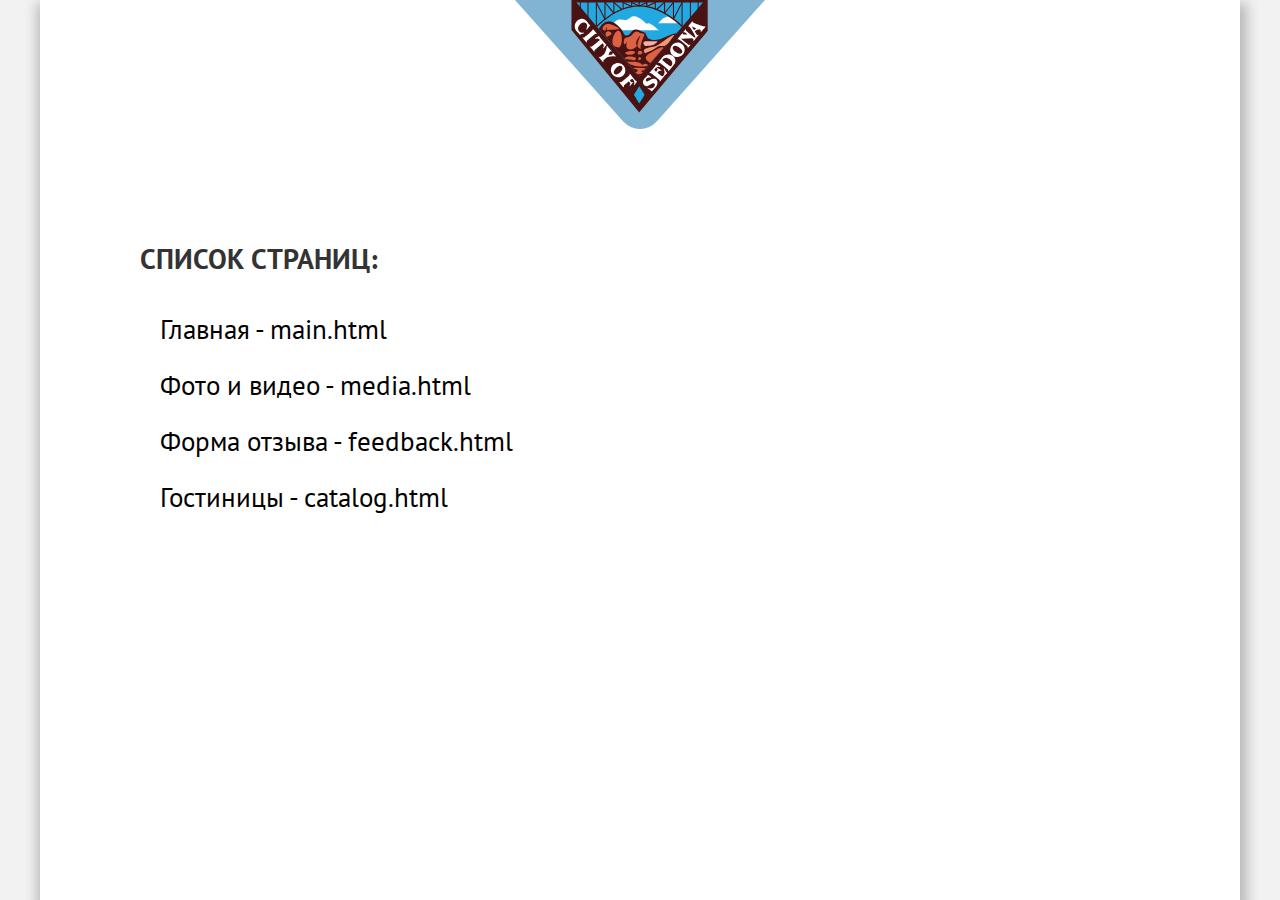
==== commit 5672b80c: "дорабатывает проект" ====
--- a/index.html
+++ b/index.html
@@ -1,5 +1,5 @@
 <!DOCTYPE html>
-<html class="page" lang="ru">
+<html lang="ru">
 
 <head>
   <meta charset="utf-8">
@@ -7,271 +7,60 @@
   <link href="https://fonts.googleapis.com/css2?family=PT+Sans:wght@400;700&display=swap" rel="stylesheet">
   <link rel="stylesheet" href="css/normalize.css">
   <link rel="stylesheet" href="css/style.css">
+  <link rel="shortcut icon" href="favicon.ico" type="image/x-icon">
+
 </head>
 
-<body class="page-body">
+<body>
   <div class="container">
-    <header class="main-header">
-      <nav class="main-navigation">
-        <a class="main-logo">
-          <img src="img/logo.png" width="138" height="70" alt="Логотип «Седона»">
-        </a>
-        <ul class="site-navigation list">
-          <li class="site-navigation-item">
-            <a class="site-navigation-link link clicking" href="#">Информация</a>
-          </li>
-          <li class="site-navigation-item">
-            <a class="site-navigation-link link clicking" href="#">Фото и видео</a>
-          </li>
-          <li class="site-navigation-item">
-            <a class="site-navigation-link link clicking" href="#">Карта штата</a>
-          </li>
-          <li class="site-navigation-item">
-            <a class="site-navigation-link link clicking" href="catalog.html">Гостиницы</a>
-          </li>
-        </ul>
-      </nav>
-    </header>
+    <style>
+      img {
+        justify-self: center;
+        width: 250px;
+        height: auto;
+      }
 
-    <main class="main-container">
-      <h1 class="visually-hidden">Седона. Главная страница.</h1>
+      h1 {
+        margin-bottom: 50px;
+      }
 
-      <section class="welcome-slogan">
-        <h2 class="visually-hidden">Добро пожаловать в великолепную Седону.</h2>
-        <img src="img/welcome.png" width="456" height="350"
-          alt="Добро пожаловать в великолепную Седону, потому что Гранд-Каньон отстой">
-      </section>
+      .sitemap-wrap {
+        padding: 100px;
+      }
 
-      <section class="advantage">
-        <p class="advantage-title text">Седона — небольшой городок в Аризоне,<br> заслуживающий большего!</p>
-        <p class="advantage-text text">Рассмотрим 5 причин, по которым Седона круче, чем гранд каньон!</p>
+      ul.list {
+        padding-left: 20px;
+      }
 
-        <ol class="advantage-list list">
-          <li class="advantage-item blue-block">
+      li {
+        margin-bottom: 30px;
+      }
 
-            <div class="wrapper-advantage-item">
-              <h3 class="text">Настоящий <br> городок</h3>
-              <p class="advantage-item-text text">Седона - не аттракцион для туристов, там течёт своя жизнь</p>
-            </div>
+      li a {
+        font-size: 27px;
+        text-transform: initial;
+      }
+    </style>
 
-            <img src="img/village.jpg" width="800" height="256" alt="Настоящий городок">
-
-            <ul class="possibility-list list">
-              <li class="possibility-item possibility-item-residence">
-                <h3 class="text">Жильё</h3>
-                <p class="text">Рекомендуем пожить в настоящем мотеле, всё как в кино!</p>
-              </li>
-              <li class="possibility-item possibility-item-food">
-                <h3 class="text">Еда</h3>
-                <p class="text">Всегда заказывайте фирменный бургер, вы не разочаруетесь!</p>
-              </li>
-              <li class="possibility-item possibility-item-souvenirs">
-                <h3 class="text">Сувениры</h3>
-                <p class="text">Не только китайского, но и местного производства!</p>
-              </li>
-            </ul>
-
-          </li>
-          <li class="advantage-item blue-block">
-            <img src="img/bridge.jpg" width="800" height="256" alt="Мост дьявола">
-
-            <div class="wrapper-advantage-item">
-              <h3 class="text">Там есть <br> Мост дьявола</h3>
-              <p class="advantage-item-text text">Да, по нему можно пройти! Если конечно вы осмелитесь</p>
-            </div>
-
-          </li>
-          <li class="advantage-item">
-            <div class="wrapper-advantage-item">
-              <h3 class="text">Небольшая<br> площадь</h3>
-              <p class="advantage-item-text text">Все достопримечательности<br> находятся очень близко</p>
-            </div>
-          </li>
-          <li class="advantage-item">
-            <div class="wrapper-advantage-item">
-              <h3 class="text">Красивая<br> дорога</h3>
-              <p class="advantage-item-text text">Ехать в седону из лас-вегаса совсем<br> не скучно!</p>
-            </div>
-          </li>
-          <li class="advantage-item">
-            <div class="wrapper-advantage-item">
-              <h3 class="text">Мало<br>туристов</h3>
-              <p class="advantage-item-text text">Большинство едет в гранд каньон<br> и толпится там</p>
-            </div>
-          </li>
-        </ol>
-      </section>
-
-      <section class="hotel-search">
-        <h2 class="visually-hidden">Поиск гостиницы в седоне</h2>
-        <p class="hotel-search-title text">Заинтересовались?</p>
-        <p class="hotel-search-text text">Укажите предполагаемые даты поездки,<br> и мы покажем вам лучшие предложения
-          гостиниц в седоне</p>
-
-        <div class="wrapper-form-search">
-          <button class="hotel-search-button button-brown button">Поиск гостиницы в седоне</button>
-          <div class="inner-form">
-            <form class="modal modal-show form-search" action="https://echo.htmlacademy.ru" method="post">
-              <div class="field-wrapper field-wrapper-date">
-                <label for="date-of-arrival">Дата заезда:</label>
-                <input class="form-search-input date-input arrival-input" type="text" name="date-of-arrival"
-                  id="date-of-arrival" placeholder="24 апреля 2017">
-                <button class="input-button button-calendar button" type="button" aria-label="Выбор даты заезда">
-                  <svg width="29" height="31" viewBox="0 0 29 31" fill="none" xmlns="http://www.w3.org/2000/svg">
-                    <g filter="url(#filter0_d)">
-                      <path fill-rule="evenodd" clip-rule="evenodd"
-                        d="M20.406 3.02498H23.251C24.217 3.02498 25 3.84698 25 4.86198V21.164C25 22.179 24.217 23 23.251 23H5.75C4.784 23 4 22.179 4 21.164V4.86198C4 3.84698 4.784 3.02498 5.75 3.02498H8.593V1.64798C8.593 1.26698 8.887 0.958984 9.25 0.958984C9.612 0.958984 9.906 1.26698 9.906 1.64798V3.02498H13.844V1.64798C13.844 1.26698 14.138 0.958984 14.501 0.958984C14.862 0.958984 15.156 1.26698 15.156 1.64798V3.02498H19.094V1.64798C19.094 1.26698 19.387 0.958984 19.75 0.958984C20.112 0.958984 20.406 1.26698 20.406 1.64798V3.02498ZM23.5646 21.484C23.6466 21.3979 23.691 21.2828 23.688 21.164H23.689V4.86198C23.689 4.60898 23.493 4.40298 23.252 4.40298H20.407V5.78098C20.407 6.16198 20.113 6.46998 19.751 6.46998C19.388 6.46998 19.095 6.16198 19.095 5.78098V4.40298H15.157V5.78098C15.157 6.16198 14.863 6.46998 14.502 6.46998C14.139 6.46998 13.845 6.16198 13.845 5.78098V4.40298H9.907V5.78098C9.907 6.16198 9.613 6.46998 9.251 6.46998C8.888 6.46998 8.594 6.16198 8.594 5.78098V4.40298H5.75C5.50263 4.40953 5.30696 4.61458 5.312 4.86198V21.164C5.30696 21.4114 5.50263 21.6164 5.75 21.623H23.251C23.3698 21.6201 23.4826 21.5701 23.5646 21.484Z"
-                        fill="currentColor" />
-                      <path fill-rule="evenodd" clip-rule="evenodd"
-                        d="M8.59399 9.2251H11.219V11.2911H8.59399V9.2251ZM8.59399 12.6681H11.219V14.7351H8.59399V12.6681ZM11.219 16.1121H8.59399V18.1781H11.219V16.1121ZM13.188 16.1121H15.813V18.1781H13.188V16.1121ZM15.813 12.6681H13.188V14.7351H15.813V12.6681ZM13.188 9.2251H15.813V11.2911H13.188V9.2251ZM20.406 16.1121H17.781V18.1781H20.406V16.1121ZM17.781 12.6681H20.406V14.7351H17.781V12.6681ZM20.406 9.2251H17.781V11.2911H20.406V9.2251Z"
-                        fill="currentColor" />
-                    </g>
-                    <defs>
-                      <filter id="filter0_d" x="0" y="0" width="29" height="31" filterUnits="userSpaceOnUse"
-                        color-interpolation-filters="sRGB">
-                        <feFlood flood-opacity="0" result="BackgroundImageFix" />
-                        <feOffset dy="4" />
-                        <feGaussianBlur stdDeviation="2" />
-                        <feColorMatrix type="matrix" values="0 0 0 0 0 0 0 0 0 0 0 0 0 0 0 0 0 0 0.25 0" />
-                        <feBlend mode="normal" in2="BackgroundImageFix" result="effect1_dropShadow" />
-                        <feBlend mode="normal" in="SourceGraphic" in2="effect1_dropShadow" result="shape" />
-                      </filter>
-                    </defs>
-                  </svg>
-                </button>
-              </div>
-
-              <div class="field-wrapper field-wrapper-date">
-                <label for="date-of-departure">Дата выезда:</label>
-                <input class="form-search-input date-input departure-input" type="text" name="date-of-departure"
-                  id="date-of-departure" placeholder="4 июля 2017">
-                <button class="input-button button-calendar button" type="button" aria-label="Выбор даты выезда">
-                  <svg width="29" height="31" viewBox="0 0 29 31" fill="none" xmlns="http://www.w3.org/2000/svg">
-                    <g filter="url(#filter0_d)">
-                      <path fill-rule="evenodd" clip-rule="evenodd"
-                        d="M20.406 3.02498H23.251C24.217 3.02498 25 3.84698 25 4.86198V21.164C25 22.179 24.217 23 23.251 23H5.75C4.784 23 4 22.179 4 21.164V4.86198C4 3.84698 4.784 3.02498 5.75 3.02498H8.593V1.64798C8.593 1.26698 8.887 0.958984 9.25 0.958984C9.612 0.958984 9.906 1.26698 9.906 1.64798V3.02498H13.844V1.64798C13.844 1.26698 14.138 0.958984 14.501 0.958984C14.862 0.958984 15.156 1.26698 15.156 1.64798V3.02498H19.094V1.64798C19.094 1.26698 19.387 0.958984 19.75 0.958984C20.112 0.958984 20.406 1.26698 20.406 1.64798V3.02498ZM23.5646 21.484C23.6466 21.3979 23.691 21.2828 23.688 21.164H23.689V4.86198C23.689 4.60898 23.493 4.40298 23.252 4.40298H20.407V5.78098C20.407 6.16198 20.113 6.46998 19.751 6.46998C19.388 6.46998 19.095 6.16198 19.095 5.78098V4.40298H15.157V5.78098C15.157 6.16198 14.863 6.46998 14.502 6.46998C14.139 6.46998 13.845 6.16198 13.845 5.78098V4.40298H9.907V5.78098C9.907 6.16198 9.613 6.46998 9.251 6.46998C8.888 6.46998 8.594 6.16198 8.594 5.78098V4.40298H5.75C5.50263 4.40953 5.30696 4.61458 5.312 4.86198V21.164C5.30696 21.4114 5.50263 21.6164 5.75 21.623H23.251C23.3698 21.6201 23.4826 21.5701 23.5646 21.484Z"
-                        fill="currentColor" />
-                      <path fill-rule="evenodd" clip-rule="evenodd"
-                        d="M8.59399 9.2251H11.219V11.2911H8.59399V9.2251ZM8.59399 12.6681H11.219V14.7351H8.59399V12.6681ZM11.219 16.1121H8.59399V18.1781H11.219V16.1121ZM13.188 16.1121H15.813V18.1781H13.188V16.1121ZM15.813 12.6681H13.188V14.7351H15.813V12.6681ZM13.188 9.2251H15.813V11.2911H13.188V9.2251ZM20.406 16.1121H17.781V18.1781H20.406V16.1121ZM17.781 12.6681H20.406V14.7351H17.781V12.6681ZM20.406 9.2251H17.781V11.2911H20.406V9.2251Z"
-                        fill="currentColor" />
-                    </g>
-                    <defs>
-                      <filter id="filter0_d" x="0" y="0" width="29" height="31" filterUnits="userSpaceOnUse"
-                        color-interpolation-filters="sRGB">
-                        <feFlood flood-opacity="0" result="BackgroundImageFix" />
-                        <feOffset dy="4" />
-                        <feGaussianBlur stdDeviation="2" />
-                        <feColorMatrix type="matrix" values="0 0 0 0 0 0 0 0 0 0 0 0 0 0 0 0 0 0 0.25 0" />
-                        <feBlend mode="normal" in2="BackgroundImageFix" result="effect1_dropShadow" />
-                        <feBlend mode="normal" in="SourceGraphic" in2="effect1_dropShadow" result="shape" />
-                      </filter>
-                    </defs>
-                  </svg>
-                </button>
-              </div>
-
-              <div class="wrapper-number-input">
-                <div class="field-wrapper field-wrapper-adults text">
-                  <label for="adults">Взрослые:</label>
-                  <button class="input-button number-button-minus button" type="button" aria-label="Убавить">
-                    <svg width="12" height="3" viewBox="0 0 12 3" fill="none" xmlns="http://www.w3.org/2000/svg">
-                      <rect width="12" height="3" fill="currentColor" />
-                    </svg>
-                  </button>
-                  <input class="form-search-input number-input" type="number" name="adults" id="adults" placeholder="2">
-                  <button class="input-button number-button-plus button" type="button" aria-label="Прибавить">
-                    <svg width="11" height="11" viewBox="0 0 11 11" fill="none" xmlns="http://www.w3.org/2000/svg">
-                      <path fill-rule="evenodd" clip-rule="evenodd"
-                        d="M4.23086 6.76932V11H6.76932V6.76932H11V4.23086H6.76932V0H4.23085V4.23086H0V6.76932H4.23086Z"
-                        fill="currentColor" />
-                    </svg>
-                  </button>
-                </div>
-
-                <div class="field-wrapper field-wrapper-children text">
-                  <label for="children">Дети:</label>
-                  <button class="input-button number-button-minus button" type="button" aria-label="Убавить">
-                    <svg width="12" height="3" viewBox="0 0 12 3" fill="none" xmlns="http://www.w3.org/2000/svg">
-                      <rect width="12" height="3" fill="currentColor" />
-                    </svg>
-                  </button>
-                  <input class="form-search-input number-input" type="number" name="children" id="children"
-                    placeholder="0">
-                  <button class="input-button number-button-plus button" type="button" aria-label="Прибавить">
-                    <svg width="11" height="11" viewBox="0 0 11 11" fill="none" xmlns="http://www.w3.org/2000/svg">
-                      <path fill-rule="evenodd" clip-rule="evenodd"
-                        d="M4.23086 6.76932V11H6.76932V6.76932H11V4.23086H6.76932V0H4.23085V4.23086H0V6.76932H4.23086Z"
-                        fill="currentColor" />
-                    </svg>
-                  </button>
-                </div>
-              </div>
-              <button class="button-form-search button-blue button" type="submit">Найти</button>
-            </form>
-          </div>
-        </div>
-      </section>
-
-      <section class="map">
-        <h2 class="visually-hidden">Карта седоны</h2>
-        <iframe src="https://yandex.ru/map-widget/v1/-/CCQ37FbH-A" width="1200" height="594"></iframe>
-      </section>
-
-    </main>
-    <footer class="main-footer main-footer-top">
-      <div class="contacts">
-        <h2 class="visually-hidden">Контакты</h2>
-        <p class="contacts-text text">#visitSEDONA</p>
-        <a class="contacts-phone" href="tel:+74956660166" aria-label="Телефон для связи">ТЕЛ: +7(495) 666-01-66</a>
-      </div>
-
-      <div class="footer-icon">
-        <h2 class="visually-hidden">Соц сети</h2>
-        <ul class="footer-icon-list list">
-          <li class="footer-icon-item">
-            <a class="footer-icon-link button-blue" href="#">
-              <span class="visually-hidden">Twitter</span>
-              <svg width="17" height="17" viewBox="0 0 17 17" xmlns="http://www.w3.org/2000/svg">
-                <path
-                  d="M10.95 1.14409C12.635 0.648089 13.934 1.41409 14.527 2.32309C15.2 2.09209 15.858 1.84209 16.538 1.61509C16.5249 2.30145 16.2117 2.94761 15.681 3.38309C16.366 3.55309 16.985 2.89209 16.985 2.89209C16.816 3.89209 15.979 4.68009 15.422 4.91609C15.191 11.6661 12.247 16.1331 5.34498 15.9981H4.89898C4.48898 15.9981 0.734977 15.5381 0.000976562 14.1111C2.27198 14.3071 3.89398 13.6891 4.69398 12.9341C3.73398 12.6341 2.01498 12.4571 1.71498 9.98409C2.06398 10.0901 2.27898 10.2121 2.90498 10.1031C1.70498 9.24709 0.373977 8.53009 0.447977 6.33009C0.732977 6.65809 1.51498 6.86609 1.78798 6.80209C1.08498 6.56109 -0.182023 3.44209 0.893977 1.85009C2.71198 3.70409 4.62898 5.45609 8.04598 5.62309C8.25398 3.33009 9.18298 1.79309 10.95 1.14409Z"
-                  fill="currentColor" />
-              </svg>
-            </a>
-          </li>
-          <li class="footer-icon-item">
-            <a class="footer-icon-link button-blue" href="#">
-              <span class="visually-hidden">Facebook</span>
-              <svg width="12" height="22" viewBox="0 0 12 22" xmlns="http://www.w3.org/2000/svg">
-                <path d="M12 4V0H8C5.79086 0 4 1.79086 4 4V8H0V12H4V22H8V12H12V8H8V4H12Z" fill="currentColor" />
-              </svg>
-            </a>
-          </li>
-          <li class="footer-icon-item">
-            <a class="footer-icon-link button-blue" href="#">
-              <span class="visually-hidden">Youtube</span>
-              <svg width="20" height="16" viewBox="0 0 20 16" xmlns="http://www.w3.org/2000/svg">
-                <path fill-rule="evenodd" clip-rule="evenodd"
-                  d="M3 0H17C18.65 0 20 1.35 20 3V13C20 14.65 18.65 16 17 16H3C1.35 16 0 14.65 0 13V3C0 1.35 1.35 0 3 0ZM6.027 4.002V11.998L15.014 8L6.027 4.002Z"
-                  fill="currentColor" />
-              </svg>
-            </a>
-          </li>
-        </ul>
-      </div>
-
-      <div class="footer-copyright">
-        <h2 class="footer-copyright-title text">WEBSITE by</h2>
-        <a class="footer-copyright-link clicking" href="https://htmlacademy.ru/intensive/htmlcss" target="_blank">
-          <svg width="115" height="41" viewBox="0 0 115 41" xmlns="http://www.w3.org/2000/svg">
-            <path fill-rule="evenodd" clip-rule="evenodd"
-              d="M15.5197 1.05737H15.3509L0 2.71895V31.4945L15.3509 40.8382L30.7018 31.4945V2.71895L15.5197 1.05737ZM77.0183 2.62185H75.0876V15.7311H77.0183V2.62185ZM40.8619 2.63264V7.76843C41.6131 6.9864 42.6386 6.5436 43.7105 6.53843C44.6823 6.47908 45.6329 6.84495 46.3253 7.54479C47.0177 8.24462 47.3866 9.21244 47.3399 10.2068V15.7634H45.367V10.4658C45.4231 9.94897 45.2754 9.43059 44.9566 9.02553C44.6377 8.62047 44.174 8.36218 43.6683 8.3079H43.3518C42.3456 8.36979 41.4321 8.9295 40.9041 9.80764V15.7634H38.8995V2.63264H40.8619ZM77.0183 31.4837H75.2775V30.0595C74.4828 31.1353 73.23 31.7538 71.9119 31.7211C69.4751 31.5528 67.5825 29.4822 67.5825 26.9845C67.5825 24.4867 69.4751 22.4162 71.9119 22.2479C73.1195 22.2052 74.2818 22.7203 75.0771 23.6505V18.3205H77.0183V31.4837ZM47.0656 30.0595C47.263 30.0515 47.4583 30.0152 47.6459 29.9516V31.3866C47.2482 31.5404 46.826 31.6172 46.4009 31.6132C45.6482 31.6769 44.9394 31.2429 44.639 30.5342C43.7036 31.31 42.5302 31.7227 41.3261 31.6995C39.733 31.6995 38.256 30.804 38.256 28.9482C38.256 26.65 40.3661 25.9379 42.1702 25.9379C42.9402 25.9505 43.707 26.0408 44.4596 26.2076V25.884C44.4596 24.805 43.6578 23.9742 42.1491 23.9742C41.0585 23.9764 39.9804 24.2116 38.9839 24.6647V22.8305C40.0678 22.451 41.204 22.2506 42.3495 22.2371C44.8394 22.2371 46.3693 23.4455 46.3693 26.1753V29.4121C46.3546 29.5668 46.401 29.721 46.4981 29.8406C46.5951 29.9601 46.7349 30.035 46.8862 30.0487H47.0656V30.0595ZM40.2711 28.8403C40.298 29.229 40.4761 29.5905 40.7655 29.844C41.055 30.0974 41.4317 30.2217 41.8115 30.189H41.9275C42.8819 30.1906 43.7973 29.8022 44.4702 29.11V27.5779C43.842 27.4414 43.2026 27.3655 42.5605 27.3513C41.5055 27.3513 40.2817 27.7074 40.2817 28.8403H40.2711ZM56.0229 22.9384C55.1962 22.4632 54.2596 22.2246 53.3115 22.2479H52.9422C51.7332 22.2873 50.5891 22.8166 49.7619 23.7192C48.9347 24.6218 48.4923 25.8236 48.5321 27.06V27.5024C48.6957 30.0004 50.805 31.8921 53.2482 31.7318C54.2519 31.7555 55.2477 31.5452 56.1601 31.1168V29.2718C55.3769 29.7215 54.4945 29.9591 53.5963 29.9624C52.5199 30.0288 51.4963 29.4793 50.9385 28.5356C50.3806 27.5918 50.3806 26.4095 50.9385 25.4658C51.4963 24.522 52.5199 23.9725 53.5963 24.039C54.461 24.0357 55.3066 24.2989 56.0229 24.7942V22.9384ZM66.1514 30.0595C66.3488 30.0515 66.5441 30.0152 66.7317 29.9516V31.3866C66.334 31.5404 65.9118 31.6172 65.4867 31.6132C64.734 31.6769 64.0252 31.2429 63.7248 30.5342C62.7894 31.31 61.616 31.7227 60.4119 31.6995C58.8188 31.6995 57.3417 30.804 57.3417 28.9482C57.3417 26.65 59.4518 25.9379 61.256 25.9379C62.0259 25.9505 62.7928 26.0408 63.5454 26.2076V25.884C63.5454 24.805 62.7436 23.9742 61.2349 23.9742C60.1443 23.9764 59.0662 24.2116 58.0697 24.6647V22.8305C59.1536 22.451 60.2897 22.2506 61.4353 22.2371C63.9252 22.2371 65.455 23.4455 65.455 26.1753V29.4121C65.4404 29.5668 65.4868 29.721 65.5838 29.8406C65.6809 29.9601 65.8207 30.035 65.972 30.0487H66.1514V30.0595ZM59.855 29.8481C59.5632 29.5943 59.3837 29.2311 59.3569 28.8403H59.378C59.378 27.7074 60.5385 27.3513 61.6569 27.3513C62.299 27.3655 62.9383 27.4414 63.5665 27.5779V29.11C62.8937 29.8022 61.9782 30.1906 61.0239 30.189H60.9078C60.5263 30.2247 60.1469 30.1019 59.855 29.8481ZM69.3271 26.9305C69.3271 25.2859 70.6308 23.9526 72.239 23.9526L72.2601 24.0066C73.4742 24.0066 74.5742 24.7382 75.0665 25.8732V28.0311C74.5856 29.1871 73.4673 29.9296 72.239 29.9084C70.6308 29.9084 69.3271 28.5752 69.3271 26.9305ZM83.3486 22.2479C86.8408 22.2479 88.0541 25.1395 87.4844 27.7397H80.922C81.1436 29.3582 82.6839 30.0163 84.2876 30.0163C85.2509 30.0196 86.2027 29.8021 87.0729 29.3797V31.1061C86.0736 31.5421 84.9939 31.7519 83.9078 31.7211C81.2385 31.7211 78.8963 30.189 78.8963 26.9521C78.8362 25.7502 79.2482 24.5736 80.0408 23.6841C80.8334 22.7945 81.9408 22.2658 83.1165 22.2155H83.3486V22.2479ZM80.8693 26.1753C80.9704 24.8237 82.1216 23.8104 83.4436 23.9095H83.4858C84.1064 23.8531 84.7196 24.08 85.1612 24.5295C85.6028 24.979 85.8275 25.6051 85.7752 26.24H80.8693V26.1753ZM89.489 31.4621V22.4961H91.2298V23.575C91.9777 22.7197 93.041 22.2229 94.1628 22.2047C95.2951 22.1328 96.3712 22.7163 96.9482 23.7153C97.7407 22.8335 98.8477 22.3161 100.018 22.2803C100.952 22.2327 101.859 22.6011 102.507 23.2901C103.154 23.9792 103.478 24.9213 103.394 25.8732V31.4837H101.39V25.9271C101.437 25.4734 101.306 25.0191 101.024 24.6647C100.743 24.3104 100.336 24.0852 99.8917 24.039H99.6174C98.7512 24.0941 97.9525 24.536 97.4335 25.2474V31.4837H95.4289V25.9271C95.4728 25.47 95.3357 25.0139 95.0481 24.6611C94.7606 24.3082 94.3467 24.088 93.8991 24.0497H93.6881C92.7466 24.1344 91.8915 24.6449 91.3564 25.4416V31.5161H89.5312L89.489 31.4621ZM113.977 22.4745H111.972L109.324 29.2718L106.306 22.4853H104.196L108.417 31.5484L108.237 32.0016C107.72 33.3611 107.003 34.0516 106.053 34.0516C105.75 34.0548 105.447 34.0112 105.156 33.9221V35.6161C105.536 35.7125 105.926 35.7632 106.317 35.7671C107.646 35.7671 108.902 35.0226 109.851 32.6813L113.977 22.4745ZM52.689 6.78658V3.54974L50.7266 4.01369V6.73264H49.144V8.49132H50.7899V12.9905C50.7231 13.817 51.0244 14.6301 51.61 15.2038C52.1955 15.7775 53.0028 16.0505 53.8073 15.9468C54.5996 15.9535 55.3875 15.8259 56.139 15.5692V13.8429C55.5727 14.0781 54.9672 14.199 54.356 14.199C53.2165 14.199 52.689 13.8105 52.689 12.6237V8.5129H55.8541V6.78658H52.689ZM58.3862 15.7526V6.75421H60.1376V7.83316C60.8811 6.97655 61.9403 6.476 63.0601 6.45211C64.1624 6.38099 65.2146 6.93142 65.8032 7.88711C66.5958 7.00534 67.7028 6.48794 68.8734 6.45211C69.8138 6.41462 70.7233 6.79859 71.364 7.50353C72.0046 8.20846 72.3126 9.16418 72.2073 10.1205V15.7418H70.2028V10.1853C70.2499 9.73151 70.1184 9.27721 69.8373 8.92287C69.5561 8.56853 69.1485 8.34334 68.7046 8.29711H68.4619C67.5957 8.35228 66.797 8.7942 66.278 9.50553V15.7418H64.2734V10.1853C64.3206 9.73151 64.1891 9.27721 63.9079 8.92287C63.6268 8.56853 63.2191 8.34334 62.7752 8.29711H62.5326C61.5911 8.38181 60.736 8.89229 60.2009 9.68895V15.7634H58.3862V15.7526ZM28.6972 30.3033L28.7078 30.2968L28.6972 30.3184V30.3033ZM28.6972 18.3205V30.3033L15.3509 38.4321L2.00459 30.3184V18.5147L15.2876 26.6068V28.0311L6.18257 22.5284V23.9418L15.3404 29.5632V31.0629L6.19312 25.4955V26.9521L15.3509 32.5734L24.5826 26.9197V20.8129L28.6972 18.3205ZM28.7078 16.7776L25.0362 18.9355L23.3482 20.0145L15.3087 15.0837V16.4971L22.156 20.7266L22.0083 20.8237L20.9532 21.4063L15.2876 17.9537V19.3995L19.761 22.1184L18.706 22.8413L15.3298 20.7913V22.2047L17.5454 23.5426L15.2982 24.9021L2.11009 16.864L15.3087 8.72869L28.7078 16.7776ZM15.2876 7.27211L28.7078 15.3534V4.56395L15.3615 3.12895L2.01514 4.56395V15.3534L15.2876 7.27211Z"
-              fill="currentColor" />
-          </svg>
-        </a>
-      </div>
-    </footer>
+    <img src="img/svg/logo.svg" width="138" height="70" alt="Логотип «Седона»">
+    <div class="sitemap-wrap">
+      <h1>Список страниц:</h1>
+      <ul class="list">
+        <li>
+          <a href="main.html" class="link">Главная - main.html</a>
+        </li>
+        <li>
+          <a href="media.html" class="link">Фото и видео - media.html</a>
+        </li>
+        <li>
+          <a href="feedback.html" class="link">Форма отзыва - feedback.html</a>
+        </li>
+        <li>
+          <a href="catalog.html" class="link">Гостиницы - catalog.html</a>
+        </li>
+      </ul>
+    </div>
   </div>
-  <script src="js/js.js"></script>
 </body>
 
 </html>
--- a/css/style.css
+++ b/css/style.css
@@ -18,7 +18,7 @@
   --gray-date-input: rgb(235, 235, 235);
   --gray: rgb(202, 202, 202);
 
-  --blue: hsl(203, 47%, 66%);
+  --blue: rgb(128, 178, 209);
   --blue-medium: rgb(102, 158, 192);
   --blue-light: rgb(152 196 223);
   --blue-dark: rgb(84, 150, 189);
@@ -36,10 +36,26 @@
   box-sizing: border-box;
 }
 
+@font-face {
+  font-family: "PT Sans";
+  font-weight: 400;
+  font-style: normal;
+  font-display: swap;
+  src: url("../fonts/PTSans-Regular.woff2") format("woff2"),
+    url("../fonts/PTSans-Regular.woff") format("woff");
+}
+
+@font-face {
+  font-family: "PT Sans";
+  font-weight: 700;
+  font-style: normal;
+  font-display: swap;
+  src: url("../fonts/PTSans-Bold.woff2") format("woff2"),
+    url("../fonts/PTSans-Bold.woff") format("woff");
+}
+
 body {
-  min-width: 1200px;
-
-  font-family: 'PT Sans', 'Arial', sans-serif;
+  font-family: "PT Sans", "Arial", sans-serif;
   font-size: 14px;
   line-height: 21px;
   text-transform: uppercase;
@@ -49,10 +65,13 @@
 }
 
 a {
+  color: inherit;
   text-decoration: none;
 }
 
-img {
+img,
+video {
+  display: block;
   max-width: 100%;
   height: auto;
 }
@@ -65,23 +84,20 @@
 
 .link {
   color: var(--black-basic);
+  transition: color 0.3s;
+}
+
+.link:hover,
+.link:focus {
+  color: var(--blue);
+}
+
+.link:active {
+  color: var(--black-opacity);
 }
 
 .text {
   margin: 0;
-}
-
-.clicking {
-  transition: color 0.3s;
-}
-
-.clicking:hover,
-.clicking:focus {
-  color: var(--blue);
-}
-
-.clicking:active {
-  color: var(--black-opacity);
 }
 
 .button {
@@ -133,17 +149,24 @@
   border: 0;
   padding: 0;
   white-space: nowrap;
+  -webkit-clip-path: inset(100%);
   clip-path: inset(100%);
   clip: rect(0 0 0 0);
   overflow: hidden;
 }
 
+.scroll-lock {
+  overflow: hidden;
+}
+
 .container {
   max-width: 1200px;
+  width: 100%;
   min-height: 100vh;
   margin: 0 auto;
 
   display: grid;
+  grid-template-rows: -webkit-min-content 1fr -webkit-min-content;
   grid-template-rows: min-content 1fr min-content;
 
   background-color: var(--white-basic);
@@ -151,11 +174,11 @@
 }
 
 /* HEADER */
-.main-header {
+.header {
   position: relative;
 }
 
-.main-logo {
+.logo {
   position: absolute;
   left: 50%;
   top: 0;
@@ -163,54 +186,153 @@
   z-index: 1;
 }
 
-.main-navigation {
+.navigation {
+  padding: 15px 0;
+  height: 56px;
   line-height: 26px;
   font-weight: 700;
   background-color: var(--white-basic);
 }
 
-.site-navigation {
+.navigation-list {
   display: flex;
   flex-wrap: wrap;
   text-align: center;
 }
 
-.site-navigation-item {
+.navigation-item {
   width: 240px;
-  padding: 15px 0;
-}
-
-.site-navigation-item:nth-child(2) {
+}
+
+.navigation-item:nth-child(2) {
   margin-right: 240px;
 }
 
-.site-navigation-link-active {
+.navigation-link.active {
   color: var(--brown);
+}
+
+.navigation-toggle {
+  position: absolute;
+  top: 5px;
+  right: 15px;
+  z-index: 15;
+
+  display: none;
+  /* align-items: center;
+  justify-content: center; */
+
+  padding: 0;
+  width: 40px;
+  height: 40px;
+
+  transform: rotate(0deg);
+  transition: .5s ease-in-out;
+
+  background-color: transparent;
+  border: none;
+  cursor: pointer;
+}
+
+.navigation-toggle span {
+  position: absolute;
+  left: 9px;
+
+  display: block;
+  height: 4px;
+  width: 23px;
+
+  background-color: #81b3d2;
+  transition: .25s ease-in-out;
+}
+
+.navigation-toggle span:nth-child(1) {
+  top: 9px;
+}
+
+.navigation-toggle span:nth-child(2),
+.navigation-toggle span:nth-child(3) {
+  top: 18px;
+}
+
+.navigation-toggle span:nth-child(4) {
+  top: 27px;
+}
+
+.is-open .navigation-toggle span {
+  background-color: #fff;
+}
+
+.is-open .navigation-toggle span:nth-child(1),
+.is-open .navigation-toggle span:nth-child(4) {
+  top: 18px;
+  width: 0;
+  left: 50%;
+}
+
+.is-open .navigation-toggle span:nth-child(2) {
+  transform: rotate(45deg);
+}
+
+.is-open .navigation-toggle span:nth-child(3) {
+  transform: rotate(-45deg);
+}
+
+.main-page .welcome {
+  display: none;
+}
+
+.main-page .welcome-slogan {
+  height: 506px;
 }
 
 /* MAIN */
 .welcome-slogan {
-  height: 506px;
+  position: relative;
+  height: 357px;
 
   display: flex;
   justify-content: center;
   align-items: center;
 
   background-color: var(--blue-light);
-  background-image: url(../img/background.jpg);
+  background-image: url(../img/bg/background.jpg);
+  background-repeat: no-repeat;
+  background-size: cover;
+  background-position: bottom;
+}
+
+@media (-webkit-min-device-pixel-ratio: 1.5),
+(-o-min-device-pixel-ratio: 3/2),
+(min-resolution: 144dpi),
+(min-resolution: 1.5dppx) {
+  .welcome-slogan {
+    background-image: url(../img/bg/background@2x.jpg);
+  }
+}
+
+.welcome-slogan .welcome-main,
+.welcome-slogan .welcome {
+  display: block;
+  width: 458px;
+  height: auto;
+  max-height: 352px;
+}
+
+.welcome-slogan::after {
+  content: "";
+  position: absolute;
+  bottom: -1px;
+  width: 100%;
+  height: 57px;
+  background-image: url("../img/svg/figure.svg");
+  background-repeat: no-repeat;
+  background-size: cover;
+  background-position: center;
 }
 
 .advantage {
   position: relative;
-}
-
-.advantage::before {
-  content: "";
-  position: absolute;
-  top: -57px;
-  width: 100%;
-  height: 57px;
-  background-image: url(../img/shape_1_copy_3_344.png);
 }
 
 .advantage-title {
@@ -239,36 +361,37 @@
   line-height: 26px;
 }
 
-.advantage-list {
+.reasons {
   display: flex;
   flex-wrap: wrap;
-  counter-reset: advantage-list;
-}
-
-.advantage-item {
+  counter-reset: reasons-list;
+}
+
+.reasons-item {
   text-align: center;
   background-color: var(--gray-light);
 }
 
-.advantage-item h3 {
+.reasons-item h3 {
   padding-bottom: 27px;
   font-size: 21px;
   font-weight: 700;
   order: 1;
 }
 
-.advantage-item-text {
+.reasons-text {
   padding-top: 22px;
   order: 3;
 }
 
-.advantage-item img {
+.reasons-item img {
   width: 800px;
   height: 256px;
+  object-fit: cover;
 }
 
 .blue-block {
-  width: 1200px;
+  width: 100%;
   display: flex;
   flex-wrap: wrap;
 
@@ -276,17 +399,16 @@
   background-color: var(--blue);
 }
 
-.wrapper-advantage-item {
+.reasons-wrapper {
   width: 400px;
-  min-height: 256px;
-  padding: 47px 48px 0 48px;
+  padding: 45px;
   display: flex;
   flex-direction: column;
 }
 
-.wrapper-advantage-item::before {
-  counter-increment: advantage-list;
-  content: "— №" counter(advantage-list) " —";
+.reasons-wrapper::before {
+  counter-increment: reasons-list;
+  content: "— №" counter(reasons-list) " —";
   order: 2;
 }
 
@@ -298,35 +420,14 @@
 }
 
 .possibility-item {
-  position: relative;
   width: 400px;
-  min-height: 330px;
-  padding: 160px 52px 0 52px;
-}
-
-.possibility-item::before {
-  content: "";
-  position: absolute;
-  top: 57px;
-  right: 165px;
-}
-
-.possibility-item-residence::before {
-  width: 75px;
-  height: 72px;
-  background-image: url(../img/home.png);
-}
-
-.possibility-item-food::before {
-  width: 75px;
-  height: 70px;
-  background-image: url(../img/food.png);
-}
-
-.possibility-item-souvenirs::before {
-  width: 64px;
-  height: 77px;
-  background-image: url(../img/souvenirs.png);
+  padding: 52px;
+}
+
+.possibility-item svg {
+  margin-bottom: 30px;
+  max-width: 75px;
+  max-height: 75px;
 }
 
 .hotel-search {
@@ -361,8 +462,7 @@
 
 .hotel-search-button {
   width: 568px;
-  min-height: 86px;
-  padding: 17px 20px;
+  padding: 30px 20px;
 
   font-size: 21px;
   line-height: 26px;
@@ -373,10 +473,10 @@
 /* Modal window */
 .inner-form {
   position: absolute;
+  overflow: hidden;
   top: 100%;
   left: -20px;
-  padding: 0 20px 40px 20px;
-  overflow: hidden;
+  padding: 0 20px 40px;
 }
 
 .modal {
@@ -391,20 +491,19 @@
   box-shadow: 2px 8px 12px 5px var(--container-shadow);
   background-color: var(--white-basic);
 
-  transform: translateY(0);
+  overflow: hidden;
   transition-property: transform;
   transition-duration: 1s;
-}
-
-.modal-not-show {
-  overflow: hidden;
   transform: translateY(-500px);
-  transition-property: transform;
-  transition-duration: 1s;
   z-index: -10000;
 }
 
+.is-open .modal {
+  transform: translateY(0);
+}
+
 .modal-error {
+  -webkit-animation: shake 0.6s;
   animation: shake 0.6s;
 }
 
@@ -435,6 +534,14 @@
   outline: 2px solid var(--gray-background);
 }
 
+.form-search-input::-webkit-input-placeholder {
+  color: var(--black-basic);
+}
+
+.form-search-input::-moz-placeholder {
+  color: var(--black-basic);
+}
+
 .form-search-input::placeholder {
   color: var(--black-basic);
 }
@@ -512,9 +619,8 @@
 }
 
 .button-form-search {
-  min-width: 458px;
-  min-height: 58px;
-  padding: 10px;
+  width: 100%;
+  padding: 16px 10px;
   font-size: 21px;
   line-height: 26px;
   font-weight: 700;
@@ -523,16 +629,27 @@
 
 .map {
   height: 594px;
-  background-image: url(../img/map.jpg);
+  background-image: url(../img/bg/map.jpg);
   background-color: var(--gray-light);
 }
 
+@media (-webkit-min-device-pixel-ratio: 1.5),
+(-o-min-device-pixel-ratio: 3/2),
+(min-resolution: 144dpi),
+(min-resolution: 1.5dppx) {
+  .map {
+    background-image: url(../img/bg/map@2x.jpg);
+  }
+}
+
 .map iframe {
+  width: 100%;
+  height: 100%;
   border: none;
 }
 
 /* FOOTER */
-.main-footer {
+.footer {
   position: relative;
   min-height: 120px;
   padding-bottom: 36px;
@@ -542,7 +659,7 @@
   background-color: var(--white-opacity-footer);
 }
 
-.main-footer-top {
+.footer-top {
   margin-top: -120px;
 }
 
@@ -607,6 +724,8 @@
 }
 
 .footer-copyright-link {
+  height: -webkit-fit-content;
+  height: -moz-fit-content;
   height: fit-content;
   color: var(--black-medium);
 }
@@ -614,12 +733,21 @@
 /* CATALOG */
 .hotel-filter {
   min-height: 217px;
-  padding: 26px 66px 0 71px;
+  padding: 26px 66px 30px 71px;
 
   color: var(--white-basic);
   background-color: var(--blue);
-  background-image: url(../img/background2.jpg);
-  background-position: center 18%;
+  background-image: url(../img/bg/background-blur.jpg);
+  background-size: cover;
+}
+
+@media (-webkit-min-device-pixel-ratio: 1.5),
+(-o-min-device-pixel-ratio: 3/2),
+(min-resolution: 144dpi),
+(min-resolution: 1.5dppx) {
+  .hotel-filter {
+    background-image: url(../img/bg/background-blur@2x.jpg);
+  }
 }
 
 .filter {
@@ -628,7 +756,6 @@
 }
 
 .wrapper-checked {
-  width: 485px;
   display: flex;
   justify-content: space-between;
 }
@@ -641,14 +768,19 @@
 }
 
 .filter-item {
-  width: 230px;
   padding: 0;
   margin: 0;
+  margin-right: 120px;
   border: none;
+}
+
+.filter-item:last-child {
+  margin-right: 0;
 }
 
 .filter-item-price {
   padding: 0 10px 34px 10px;
+  margin-right: 0;
 }
 
 .filter-title {
@@ -675,6 +807,8 @@
   position: relative;
   display: block;
   padding-left: 43px;
+  -webkit-user-select: none;
+  -moz-user-select: none;
   user-select: none;
 }
 
@@ -685,7 +819,7 @@
   height: 30px;
   top: -2px;
   left: 0;
-  background-image: url(../img/checkbox-off.png);
+  background-image: url(../img/svg/checkbox-off.svg);
   background-repeat: no-repeat;
   background-position: 0 0;
   cursor: pointer;
@@ -698,19 +832,19 @@
   height: 30px;
   top: -2px;
   left: 0;
-  background-image: url(../img/checkbox-on.png);
+  background-image: url(../img/svg/checkbox-on.svg);
   background-repeat: no-repeat;
   background-position: 0 0;
   cursor: pointer;
 }
 
 .filter-input-checkbox:not(:checked):disabled+label::before {
-  background-image: url(../img/checkbox-off-disabled.png);
+  filter: brightness(0.4);
   cursor: default;
 }
 
-.filter-input-checkbox:checked:disabled+label::after {
-  background-image: url(../img/checkbox-on-disabled.png);
+.filter-input-checkbox:disabled+label::after {
+  filter: brightness(0.4);
   cursor: default;
 }
 
@@ -761,12 +895,32 @@
   left: 156px;
 }
 
+.price-controls-input::-webkit-input-placeholder {
+  color: inherit;
+  font-size: 14px;
+  text-transform: uppercase;
+}
+
+.price-controls-input::-moz-placeholder {
+  color: inherit;
+  font-size: 14px;
+  text-transform: uppercase;
+}
+
 .price-controls-input::placeholder {
   color: inherit;
   font-size: 14px;
   text-transform: uppercase;
 }
 
+.price-controls-input:focus::-webkit-input-placeholder {
+  color: var(--white-opacity);
+}
+
+.price-controls-input:focus::-moz-placeholder {
+  color: var(--white-opacity);
+}
+
 .price-controls-input:focus::placeholder {
   color: var(--white-opacity);
 }
@@ -774,7 +928,7 @@
 .range-filter {
   position: relative;
   --left-width: 0;
-  --right-width: 253px;
+  --right-width: 60%;
 }
 
 .scale {
@@ -846,18 +1000,16 @@
 /* ----------FILTER END ----------*/
 
 .sort-filter {
+  display: grid;
+  grid-template-columns: max-content 1fr max-content;
   min-height: 87px;
   padding: 0 73px;
-
-  display: flex;
 }
 
 .sort-filter-results {
-  min-width: 135px;
-  max-width: 135px;
-
   display: flex;
   align-items: center;
+  margin-right: 45px;
 
   font-size: 21px;
   line-height: 26px;
@@ -867,16 +1019,13 @@
 }
 
 .wrapper-sort-filter {
-  min-width: 789px;
-  max-width: 789px;
-  padding-left: 28px;
   display: flex;
   flex-wrap: wrap;
   align-items: center;
 }
 
 .sort-filter-text {
-  padding-right: 40px;
+  margin-right: 40px;
   font-size: 12px;
   font-weight: 400;
   line-height: 18px;
@@ -911,11 +1060,12 @@
 }
 
 .wrap-sort {
-  width: 130px;
   display: flex;
   flex-wrap: wrap;
   justify-content: flex-end;
   align-items: center;
+  margin-left: 45px;
+  width: fit-content;
 }
 
 .wrap-sort-link {
@@ -951,6 +1101,7 @@
   display: grid;
   grid-template-columns: 156px 110px auto 1fr;
   grid-template-rows: auto 1fr 27px;
+  -moz-column-gap: 7px;
   column-gap: 7px;
   row-gap: 5px;
 
@@ -958,8 +1109,7 @@
   line-height: 21px;
 }
 
-.result-search-item-img {
-  padding-top: 5px;
+.result-search-item picture {
   grid-column: 1/ 2;
   grid-row: 1/4;
 }
@@ -1008,8 +1158,12 @@
   grid-column: 4/5;
   grid-row: 1/2;
   justify-self: end;
-  background-image: url(../img/star.svg);
+  background-image: url(../img/svg/star.svg);
   background-repeat: repeat-x;
+}
+
+.star--5 {
+  width: calc(var(--star)*5);
 }
 
 .star--4 {
@@ -1022,11 +1176,17 @@
 
 .star--2 {
   width: calc(var(--star)*2);
+}
+
+.star--1 {
+  width: calc(var(--star)*1);
 }
 
 .rating {
   min-width: 110px;
   padding: 3px 10px;
+  height: -webkit-fit-content;
+  height: -moz-fit-content;
   height: fit-content;
   justify-self: end;
 
@@ -1037,7 +1197,7 @@
 
 /* Animations */
 
-@keyframes shake {
+@-webkit-keyframes shake {
 
   0%,
   100% {
@@ -1059,3 +1219,420 @@
     transform: translateX(10px);
   }
 }
+
+@keyframes shake {
+
+  0%,
+  100% {
+    transform: translateX(0);
+  }
+
+  10%,
+  30%,
+  50%,
+  70%,
+  90% {
+    transform: translateX(-10px);
+  }
+
+  20%,
+  40%,
+  60%,
+  80% {
+    transform: translateX(10px);
+  }
+}
+
+/* Tablet */
+@media (max-width: 1199px) {
+  .container {
+    max-width: 768px;
+  }
+
+  .navigation-item {
+    width: 153px;
+  }
+
+  .navigation-item:nth-child(2) {
+    margin-right: 153px;
+  }
+
+  .reasons-wrapper,
+  .possibility-item {
+    padding: 40px;
+    width: 256px;
+  }
+
+  .reasons-item img {
+    width: 512px;
+    height: 256px;
+  }
+
+  .reasons-item h3 {
+    padding-bottom: 15px;
+  }
+
+  .reasons-text {
+    padding-top: 15px;
+  }
+
+  .contacts {
+    width: 260px;
+  }
+
+  .footer-icon {
+    width: 245px;
+  }
+
+  .footer-copyright {
+    width: 260px;
+  }
+
+  .hotel-filter,
+  .sort-filter,
+  .result-search-item {
+    padding-left: 30px;
+    padding-right: 30px;
+  }
+
+  .filter-item {
+    margin-right: 40px;
+  }
+
+  .filter-item-price {
+    margin-right: 0;
+  }
+}
+
+/* Mobile */
+@media (max-width: 767px) {
+  .container {
+    max-width: 320px;
+  }
+
+  .navigation-list {
+    position: absolute;
+    top: 0;
+
+    width: 100%;
+    height: fit-content;
+    flex-direction: column;
+  }
+
+  .navigation-list::before {
+    background: rgba(0, 0, 0, 0.5);
+    content: "";
+    height: 100vh;
+    left: 0;
+    top: 0;
+    position: absolute;
+    opacity: 0;
+    visibility: hidden;
+    width: 100%;
+    transition: all 0.3s;
+  }
+
+  .is-open .navigation-list {
+    z-index: 10;
+  }
+
+  .is-open .navigation-list::before {
+    opacity: 1;
+    visibility: visible;
+  }
+
+  .navigation-item {
+    width: 100%;
+
+    opacity: 0;
+    visibility: hidden;
+    transform: translateY(-20px);
+    transition: all 0.3s;
+
+    color: #ffffff;
+    background-color: #81b3d2;
+    box-shadow: 0px 1px 0px 0px rgba(1, 1, 1, 0.2), inset 0px 1px 0px 0px rgba(255, 255, 255, 0.2);
+  }
+
+  .is-open .navigation-item {
+    opacity: 1;
+    visibility: visible;
+    transform: translateY(0);
+  }
+
+  .is-open .navigation-item:nth-child(1) {
+    transition-delay: 0s;
+  }
+
+  .is-open .navigation-item:nth-child(2) {
+    transition-delay: 0.1s;
+  }
+
+  .is-open .navigation-item:nth-child(3) {
+    transition-delay: 0.2s;
+  }
+
+  .is-open .navigation-item:nth-child(4) {
+    transition-delay: 0.3s;
+  }
+
+  .navigation-item:nth-child(2) {
+    margin-right: 0;
+  }
+
+  .navigation-link {
+    display: inline-flex;
+    justify-content: center;
+    padding-top: 20px;
+    padding-bottom: 20px;
+    width: 100%;
+    color: #ffffff;
+  }
+
+  .is-open .navigation-link:hover,
+  .is-open .navigation-link:focus {
+    color: inherit;
+    opacity: 0.6;
+  }
+
+  .navigation-toggle {
+    display: flex;
+  }
+
+  .main-page .welcome-slogan {
+    height: 390px;
+  }
+
+  .welcome-slogan .welcome-main,
+  .welcome-slogan .welcome {
+    width: 280px;
+  }
+
+  .possibility-list,
+  .reasons,
+  .blue-block {
+    flex-direction: column;
+  }
+
+  .reasons-item img {
+    width: 320px;
+  }
+
+  .hotel-search-button {
+    width: 280px;
+  }
+
+  .advantage-title,
+  .advantage-text {
+    padding-left: 32px;
+    padding-right: 32px;
+  }
+
+  .advantage-title,
+  .reasons-item h3 {
+    font-size: 18px;
+  }
+
+  .reasons-wrapper,
+  .possibility-item {
+    width: 100%;
+  }
+
+  .possibility-item {
+    display: grid;
+    grid-template-columns: max-content 1fr;
+    column-gap: 9px;
+    text-align: left;
+  }
+
+  .possibility-item svg {
+    grid-row: 1/3;
+    width: 40px;
+    height: auto;
+  }
+
+  .possibility-item h3 {
+    grid-column: 2/3;
+    grid-row: 1/2;
+  }
+
+  .possibility-item p {
+    grid-column: 2/3;
+  }
+
+  .hotel-search-title {
+    font-size: 21px;
+  }
+
+  .hotel-search-text br {
+    display: none;
+  }
+
+  .hotel-search {
+    padding-left: 20px;
+    padding-right: 20px;
+  }
+
+  .hotel-search-button {
+    padding: 17px 15px;
+    font-size: 18px;
+  }
+
+  .modal {
+    width: 280px;
+    padding: 30px 15px;
+  }
+
+  .field-wrapper-date {
+    flex-direction: column;
+    align-items: flex-start;
+  }
+
+  .date-input,
+  .field-wrapper-children,
+  .field-wrapper-adults {
+    width: 100%;
+  }
+
+  .field-wrapper-date label {
+    margin-bottom: 5px;
+  }
+
+  .field-wrapper-date .input-button {
+    top: 30px;
+  }
+
+  .footer {
+    flex-direction: column;
+    align-items: center;
+  }
+
+  .footer-top {
+    margin-top: 0;
+  }
+
+  .filter,
+  .wrapper-checked {
+    flex-direction: column;
+  }
+
+  .wrapper-controls {
+    width: 100%;
+  }
+
+  .filter-item-price {
+    padding-left: 0;
+    padding-right: 0;
+  }
+
+  .hotel-filter,
+  .sort-filter,
+  .result-search-item {
+    padding-left: 15px;
+    padding-right: 15px;
+  }
+
+  .price-controls {
+    width: 280px;
+  }
+
+  .price-controls-input {
+    max-width: 130px;
+  }
+
+  .min-price::after {
+    left: 140px;
+  }
+
+  .sort-filter {
+    grid-template-columns: auto auto;
+    gap: 10px;
+    padding: 15px;
+  }
+
+  .sort-filter-results {
+    grid-row: 1/2;
+    grid-column: 2/3;
+    margin: 0;
+    justify-content: flex-end;
+    align-items: flex-start;
+  }
+
+  .sort-filter-text,
+  .wrapper-sort-filter a {
+    margin-right: 0;
+    margin-bottom: 7px;
+  }
+
+  .wrapper-sort-filter a:last-child {
+    margin-bottom: 0;
+  }
+
+  .wrapper-sort-filter {
+    grid-column: 1/2;
+    grid-row: 1/3;
+    flex-direction: column;
+    align-items: flex-start;
+  }
+
+  .wrap-sort {
+    align-items: flex-end;
+    margin-left: auto;
+  }
+
+  .result-search-item {
+    grid-template-columns: 100px auto auto;
+  }
+
+  .result-search-item picture {
+    grid-row: 1/3;
+  }
+
+  .result-search-item-link {
+    grid-column: 2/4;
+  }
+
+  .result-search-item h3 {
+    font-size: 17px;
+  }
+
+  .result-search-type {
+    grid-column: 2/3;
+    grid-row: 2/3;
+  }
+
+  .result-search-price {
+    grid-column: 3/4;
+    grid-row: 2/3;
+  }
+
+  .detailed-link {
+    grid-row: 3/4;
+    grid-column: 1/2;
+
+    width: 100px;
+    font-size: 12px;
+  }
+
+  .reservation-button {
+    grid-row: 3/4;
+    grid-column: 2/4;
+
+    width: 100%;
+    font-size: 12px;
+  }
+
+  .star {
+    grid-row: 4/5;
+    grid-column: 2/4;
+  }
+
+  .rating {
+    grid-row: 4/5;
+    grid-column: 1/2;
+    width: 100%;
+    min-width: 100px;
+    padding-left: 5px;
+    padding-right: 5px;
+  }
+}
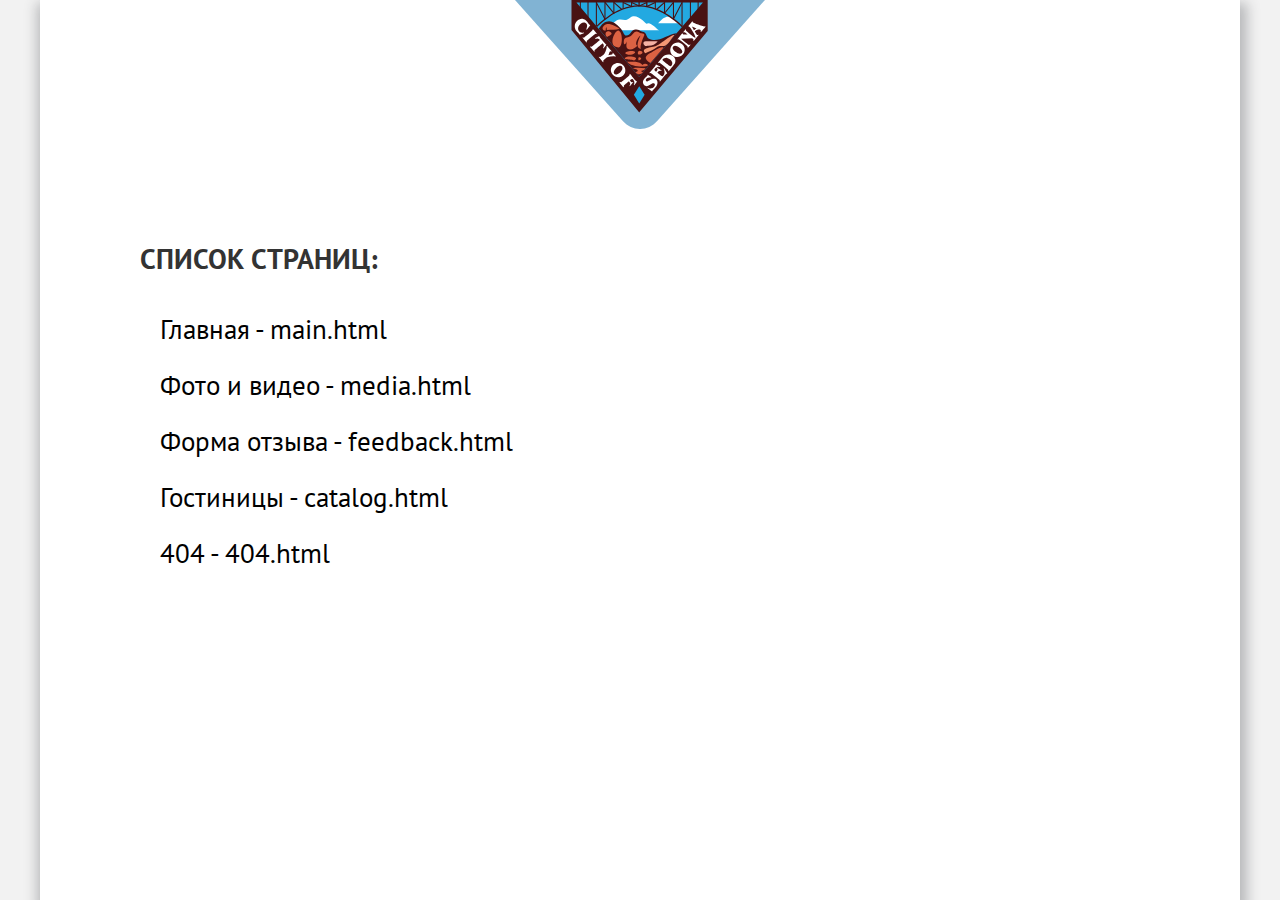
==== commit f237c797: "добавляет страницу 404" ====
--- a/index.html
+++ b/index.html
@@ -58,6 +58,9 @@
         <li>
           <a href="catalog.html" class="link">Гостиницы - catalog.html</a>
         </li>
+        <li>
+          <a href="404.html" class="link">404 - 404.html</a>
+        </li>
       </ul>
     </div>
   </div>
--- a/css/style.css
+++ b/css/style.css
@@ -1195,6 +1195,19 @@
   background-color: var(--gray-background);
 }
 
+.title-error {
+  margin: 0;
+  font-size: 200px;
+  line-height: normal;
+  color: #fff;
+}
+
+.text-error {
+  font-size: 30px;
+  line-height: normal;
+  font-weight: 700;
+}
+
 /* Animations */
 
 @-webkit-keyframes shake {
@@ -1399,6 +1412,10 @@
     display: flex;
   }
 
+  .welcome-slogan {
+    height: 170px;
+  }
+
   .main-page .welcome-slogan {
     height: 390px;
   }
@@ -1635,4 +1652,12 @@
     padding-left: 5px;
     padding-right: 5px;
   }
-}
+
+  .title-error {
+    font-size: 110px;
+  }
+
+  .text-error {
+    font-size: 18px;
+  }
+}
